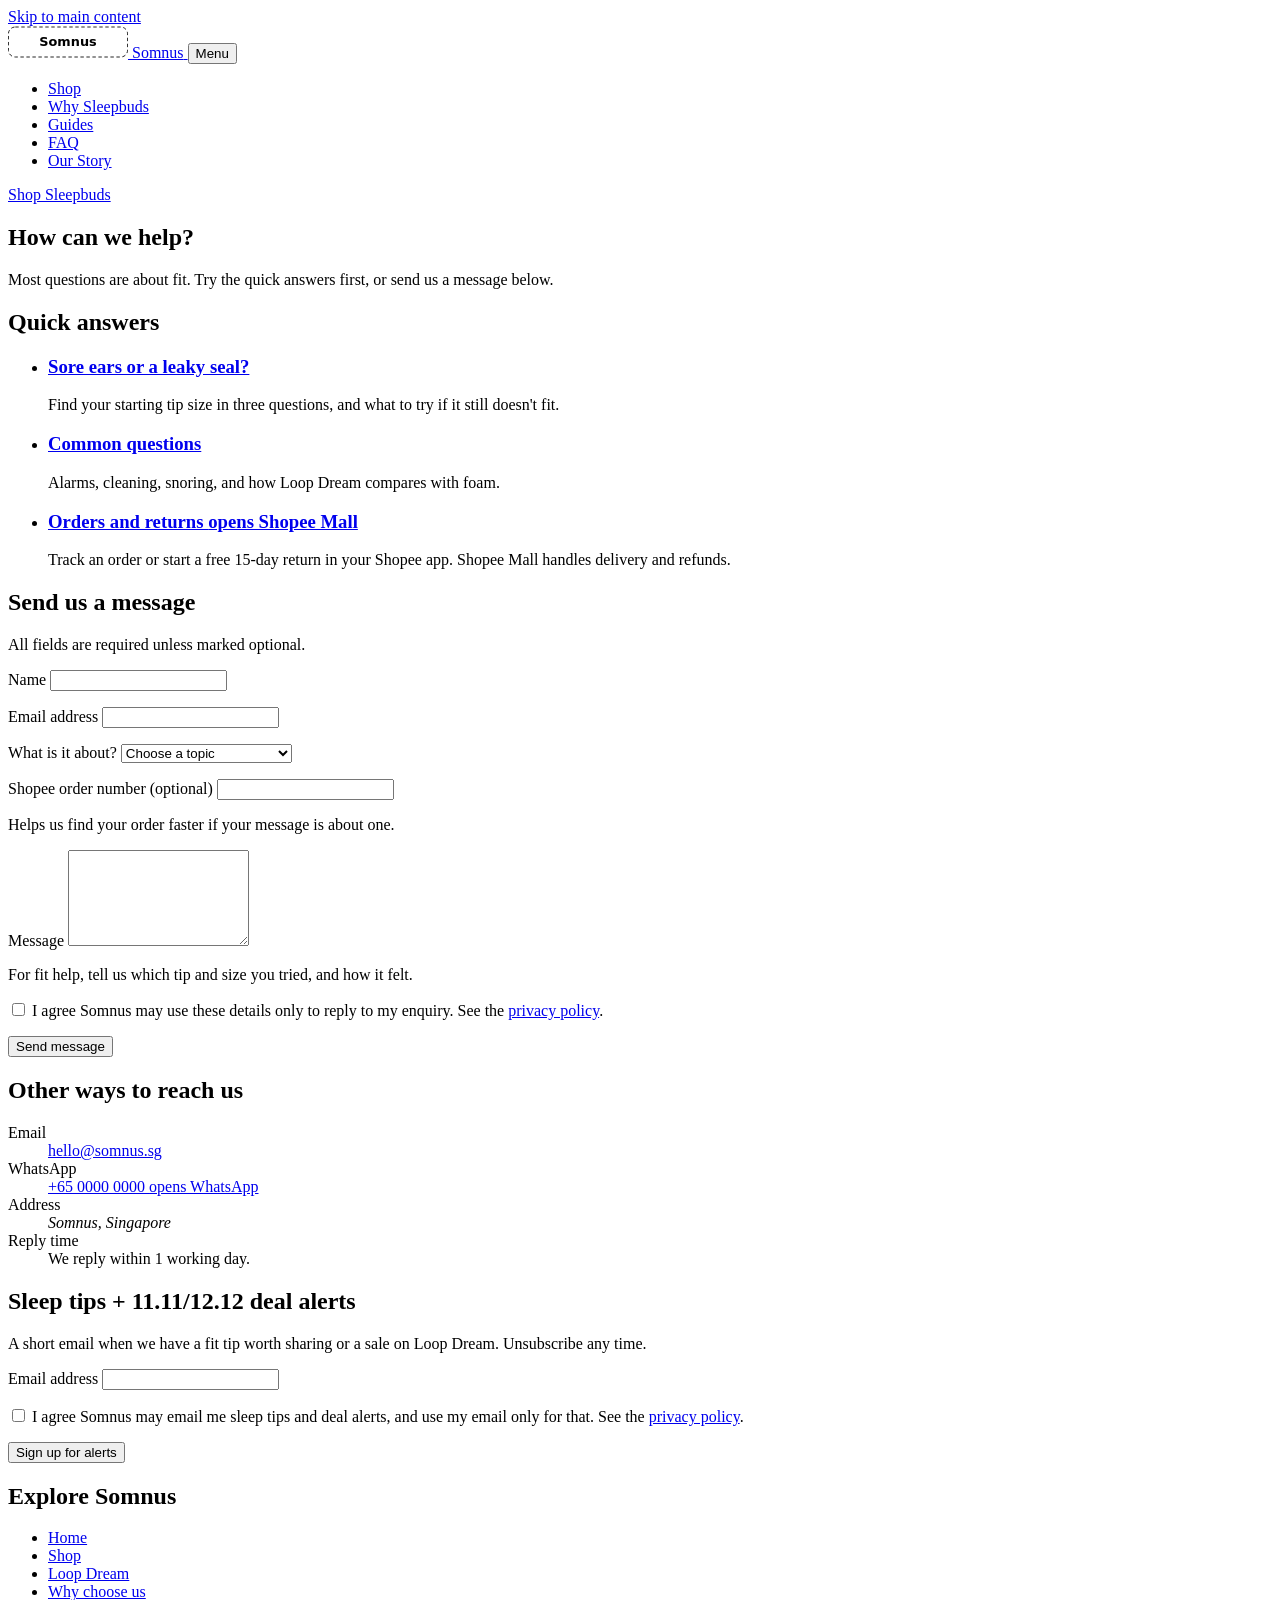
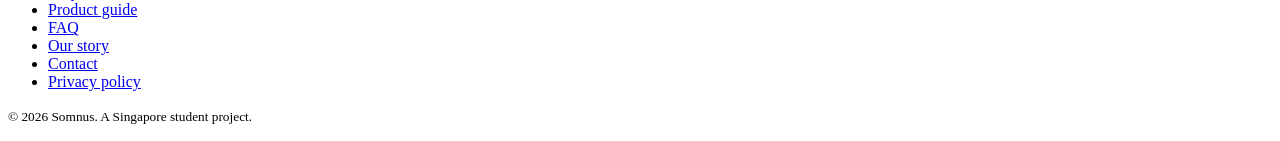
==== contact.html @ 1800ea0b "created 3 html pages and main js file" ====
<!doctype html>
<html lang="en-SG" class="no-js">
<head>
  <meta charset="utf-8">
  <meta name="viewport" content="width=device-width, initial-scale=1, viewport-fit=cover">
  <title>Contact Somnus | Loop Dream Sizing Help &amp; Shopee Orders, Singapore</title>
  <meta name="description" content="Need help fitting Loop Dream sleep earplugs, or a question about your Shopee Mall order or return? Contact Somnus in Singapore. We reply within 1 working day.">
  <link rel="canonical" href="https://gooffries.github.io/cs2024-website/contact.html">

  <meta property="og:type" content="website">
  <meta property="og:site_name" content="Somnus">
  <meta property="og:locale" content="en_SG">
  <meta property="og:title" content="Contact Somnus | Loop Dream fit help">
  <meta property="og:description" content="Fit help, Shopee orders and returns for Loop Dream sleep earplugs in Singapore.">
  <meta property="og:url" content="https://gooffries.github.io/cs2024-website/contact.html">
  <meta property="og:image" content="https://gooffries.github.io/cs2024-website/images/product/dream-black-4.jpg">
  <meta property="og:image:alt" content="Black Loop Dream earplugs in their open bedside case">
  <meta name="twitter:card" content="summary_large_image">
  <meta name="twitter:title" content="Contact Somnus | Loop Dream fit help">
  <meta name="twitter:description" content="Fit help, Shopee orders and returns for Loop Dream sleep earplugs in Singapore.">
  <meta name="twitter:image" content="https://gooffries.github.io/cs2024-website/images/product/dream-black-4.jpg">

  <link rel="stylesheet" href="css/style.css">
  <script src="js/main.js" defer></script>

  <!-- PLACEHOLDER: email, phone (WhatsApp) and address in this JSON-LD are stand-ins; update with the on-page details -->
  <script type="application/ld+json">
  {
    "@context": "https://schema.org",
    "@type": "ContactPage",
    "name": "Contact Somnus",
    "url": "https://gooffries.github.io/cs2024-website/contact.html",
    "mainEntity": {
      "@type": "Organization",
      "name": "Somnus",
      "url": "https://gooffries.github.io/cs2024-website/index.html",
      "logo": "https://gooffries.github.io/cs2024-website/images/logo-placeholder.svg",
      "email": "hello@somnus.sg",
      "address": { "@type": "PostalAddress", "addressLocality": "Singapore", "addressCountry": "SG" },
      "contactPoint": {
        "@type": "ContactPoint",
        "contactType": "customer support",
        "email": "hello@somnus.sg",
        "telephone": "+65 0000 0000",
        "areaServed": "SG",
        "availableLanguage": "English"
      }
    }
  }
  </script>
  <script type="application/ld+json">
  {
    "@context": "https://schema.org",
    "@type": "BreadcrumbList",
    "itemListElement": [
      { "@type": "ListItem", "position": 1, "name": "Home", "item": "https://gooffries.github.io/cs2024-website/index.html" },
      { "@type": "ListItem", "position": 2, "name": "Contact", "item": "https://gooffries.github.io/cs2024-website/contact.html" }
    ]
  }
  </script>
</head>
<body class="page page--contact">
  <a class="skip-link" href="#main">Skip to main content</a>

  <!-- ===== Shared header (identical on every page; only aria-current moves) ===== -->
  <header class="site-header" data-site-header>
    <nav class="navbar glass" aria-label="Main">
      <a class="navbar__logo" href="index.html">
        <!-- PLACEHOLDER: images/logo-placeholder.svg is a stand-in; swap in the final Somnus logo and keep the alt text -->
        <img class="navbar__logo-img" src="images/logo-placeholder.svg" alt="Somnus home" width="120" height="32">
        <span class="navbar__logo-text" aria-hidden="true">Somnus</span>
      </a>
      <button class="navbar__toggle" type="button" aria-expanded="false" aria-controls="site-menu" hidden>
        <span class="navbar__toggle-icon" aria-hidden="true"></span>
        <span class="navbar__toggle-label">Menu</span>
      </button>
      <div class="navbar__menu" id="site-menu">
        <ul class="navbar__links">
          <li class="navbar__item"><a class="navbar__link" href="shop.html">Shop</a></li>
          <li class="navbar__item"><a class="navbar__link" href="why-choose-us.html">Why Sleepbuds</a></li>
          <li class="navbar__item"><a class="navbar__link" href="product-guide.html">Guides</a></li>
          <li class="navbar__item"><a class="navbar__link" href="faq.html">FAQ</a></li>
          <li class="navbar__item"><a class="navbar__link" href="our-story.html">Our Story</a></li>
        </ul>
      </div>
      <a class="navbar__cta btn btn--primary" href="product-detail.html">Shop Sleepbuds</a>
    </nav>
  </header>

  <main id="main" class="main" tabindex="-1">

    <section class="contact-hero" aria-labelledby="contact-title">
      <h1 class="contact-hero__title" id="contact-title">How can we help?</h1>
      <p class="contact-hero__lead">Most questions are about fit. Try the quick answers first, or send us a message below.</p>
    </section>

    <!-- ===== Quick-help cards (first, before the form) ===== -->
    <section class="quick-help" aria-labelledby="quick-help-title" data-reveal>
      <h2 class="quick-help__title" id="quick-help-title">Quick answers</h2>
      <ul class="quick-help__list">
        <li class="quick-help__item">
          <article class="help-card glass">
            <h3 class="help-card__title"><a class="help-card__link" href="product-guide.html#tip-finder">Sore ears or a leaky seal?</a></h3>
            <p class="help-card__text">Find your starting tip size in three questions, and what to try if it still doesn't fit.</p>
          </article>
        </li>
        <li class="quick-help__item">
          <article class="help-card glass">
            <h3 class="help-card__title"><a class="help-card__link" href="faq.html">Common questions</a></h3>
            <p class="help-card__text">Alarms, cleaning, snoring, and how Loop Dream compares with foam.</p>
          </article>
        </li>
        <li class="quick-help__item">
          <article class="help-card glass">
            <h3 class="help-card__title"><a class="help-card__link" href="https://shopee.sg/Loop-Dream-%E2%80%93-Silicone-Memory-Foam-Earplugs-for-Sleep-Comfort-Comfortable-Ear-Plugs-for-Snoring-Blocking-Sleeping-Customized-Fit-27dB-(SNR)-Noise-Reduction-i.931327381.41857607342" target="_blank" rel="noopener">Orders and returns <span class="help-card__hint">opens Shopee Mall</span></a></h3>
            <p class="help-card__text">Track an order or start a free 15-day return in your Shopee app. Shopee Mall handles delivery and refunds.</p>
          </article>
        </li>
      </ul>
    </section>

    <!-- ===== Contact form + details ===== -->
    <section class="contact" aria-labelledby="form-title" data-reveal>
      <div class="contact__form-wrap glass">
        <h2 class="contact__title" id="form-title">Send us a message</h2>
        <p class="contact__note">All fields are required unless marked optional.</p>

        <form class="contact-form form" id="contact-form" action="#contact-form" method="post" data-validate
              data-success="Thanks, your message is in. We'll reply by email within 1 working day.">
          <!-- PLACEHOLDER: front-end only; nothing is sent. Connect a form service before launch, and update the success message if reply times change. -->
          <div class="form__field">
            <label class="form__label" for="contact-name">Name</label>
            <input class="form__input" id="contact-name" name="name" type="text" autocomplete="name" required
                   aria-describedby="contact-name-error"
                   data-error-required="Enter your name so we know who to reply to.">
            <p class="form__error" id="contact-name-error" aria-live="polite"></p>
          </div>

          <div class="form__field">
            <label class="form__label" for="contact-email">Email address</label>
            <input class="form__input" id="contact-email" name="email" type="email" autocomplete="email" required
                   aria-describedby="contact-email-error"
                   data-error-required="Enter your email address so we can reply."
                   data-error-type="Enter an email like name@example.com.">
            <p class="form__error" id="contact-email-error" aria-live="polite"></p>
          </div>

          <div class="form__field">
            <label class="form__label" for="contact-topic">What is it about?</label>
            <select class="form__select" id="contact-topic" name="topic" required
                    aria-describedby="contact-topic-error"
                    data-error-required="Choose what your message is about.">
              <option value="">Choose a topic</option>
              <option value="sizing">Sizing or fit help</option>
              <option value="order">Order on Shopee</option>
              <option value="returns">Returns</option>
              <option value="wholesale">Wholesale or partnership</option>
              <option value="other">Other</option>
            </select>
            <p class="form__error" id="contact-topic-error" aria-live="polite"></p>
          </div>

          <div class="form__field">
            <label class="form__label" for="contact-order">Shopee order number <span class="form__optional">(optional)</span></label>
            <input class="form__input" id="contact-order" name="order" type="text" inputmode="text" autocomplete="off"
                   aria-describedby="contact-order-hint">
            <p class="form__hint" id="contact-order-hint">Helps us find your order faster if your message is about one.</p>
          </div>

          <div class="form__field">
            <label class="form__label" for="contact-message">Message</label>
            <textarea class="form__textarea" id="contact-message" name="message" rows="6" required minlength="10"
                      aria-describedby="contact-message-hint contact-message-error"
                      data-error-required="Write a short message so we know how to help."
                      data-error-short="Add a little more detail (at least 10 characters)."></textarea>
            <p class="form__hint" id="contact-message-hint">For fit help, tell us which tip and size you tried, and how it felt.</p>
            <p class="form__error" id="contact-message-error" aria-live="polite"></p>
          </div>

          <div class="form__field form__field--check">
            <input class="form__checkbox" id="contact-consent" name="consent" type="checkbox" value="yes" required
                   aria-describedby="contact-consent-error"
                   data-error-required="Tick the box so we can use your details to reply.">
            <label class="form__check-label" for="contact-consent">I agree Somnus may use these details only to reply to my enquiry. See the <a href="privacy-policy.html">privacy policy</a>.</label>
            <p class="form__error" id="contact-consent-error" aria-live="polite"></p>
          </div>

          <button class="btn btn--primary form__submit" type="submit">Send message</button>
          <p class="form__status" role="status" data-form-status></p>
          <noscript><p class="form__noscript">This form needs JavaScript. Please email us instead at the address on this page.</p></noscript>
        </form>
      </div>

      <aside class="contact-details glass" aria-labelledby="details-title">
        <h2 class="contact-details__title" id="details-title">Other ways to reach us</h2>
        <!-- PLACEHOLDER: hello@somnus.sg, WhatsApp +65 0000 0000, the address and the reply time are stand-ins; replace before launch -->
        <dl class="contact-details__list">
          <div class="contact-details__row">
            <dt class="contact-details__term">Email</dt>
            <dd class="contact-details__value"><a href="mailto:hello@somnus.sg">hello@somnus.sg</a></dd>
          </div>
          <div class="contact-details__row">
            <dt class="contact-details__term">WhatsApp</dt>
            <dd class="contact-details__value"><a href="https://wa.me/6500000000" target="_blank" rel="noopener">+65 0000 0000 <span class="contact-details__hint">opens WhatsApp</span></a></dd>
          </div>
          <div class="contact-details__row">
            <dt class="contact-details__term">Address</dt>
            <dd class="contact-details__value"><address>Somnus, Singapore</address></dd>
          </div>
          <div class="contact-details__row">
            <dt class="contact-details__term">Reply time</dt>
            <dd class="contact-details__value">We reply within 1 working day.</dd>
          </div>
        </dl>
      </aside>
    </section>

  </main>

  <!-- ===== Shared footer (identical on every page) ===== -->
  <footer class="site-footer">
    <div class="site-footer__inner">
      <section class="newsletter glass" id="newsletter" aria-labelledby="newsletter-title">
        <h2 class="newsletter__title" id="newsletter-title">Sleep tips + 11.11/12.12 deal alerts</h2>
        <p class="newsletter__text">A short email when we have a fit tip worth sharing or a sale on Loop Dream. Unsubscribe any time.</p>
        <form class="newsletter__form form" action="#newsletter" method="post" data-validate
              data-success="You're on the list. Look out for your first sleep tip soon.">
          <div class="form__field">
            <label class="form__label" for="newsletter-email">Email address</label>
            <input class="form__input" id="newsletter-email" name="email" type="email" autocomplete="email" required
                   aria-describedby="newsletter-email-error"
                   data-error-required="Enter your email address."
                   data-error-type="Enter an email like name@example.com.">
            <p class="form__error" id="newsletter-email-error" aria-live="polite"></p>
          </div>
          <div class="form__field form__field--check">
            <input class="form__checkbox" id="newsletter-consent" name="consent" type="checkbox" value="yes" required
                   aria-describedby="newsletter-consent-error"
                   data-error-required="Tick the box to agree before you sign up.">
            <label class="form__check-label" for="newsletter-consent">I agree Somnus may email me sleep tips and deal alerts, and use my email only for that. See the <a href="privacy-policy.html">privacy policy</a>.</label>
            <p class="form__error" id="newsletter-consent-error" aria-live="polite"></p>
          </div>
          <button class="btn btn--secondary form__submit" type="submit">Sign up for alerts</button>
          <p class="form__status" role="status" data-form-status></p>
          <noscript><p class="form__noscript">This form needs JavaScript. You can email us instead from the <a href="contact.html">contact page</a>.</p></noscript>
          <!-- PLACEHOLDER: front-end only; nothing is sent. Connect an email service (with double opt-in) before launch. -->
        </form>
      </section>

      <nav class="footer-nav" aria-labelledby="footer-nav-title">
        <h2 class="footer-nav__title" id="footer-nav-title">Explore Somnus</h2>
        <ul class="footer-nav__list">
          <li class="footer-nav__item"><a class="footer-nav__link" href="index.html">Home</a></li>
          <li class="footer-nav__item"><a class="footer-nav__link" href="shop.html">Shop</a></li>
          <li class="footer-nav__item"><a class="footer-nav__link" href="product-detail.html">Loop Dream</a></li>
          <li class="footer-nav__item"><a class="footer-nav__link" href="why-choose-us.html">Why choose us</a></li>
          <li class="footer-nav__item"><a class="footer-nav__link" href="product-guide.html">Product guide</a></li>
          <li class="footer-nav__item"><a class="footer-nav__link" href="faq.html">FAQ</a></li>
          <li class="footer-nav__item"><a class="footer-nav__link" href="our-story.html">Our story</a></li>
          <li class="footer-nav__item"><a class="footer-nav__link" href="contact.html" aria-current="page">Contact</a></li>
          <li class="footer-nav__item"><a class="footer-nav__link" href="privacy-policy.html">Privacy policy</a></li>
        </ul>
      </nav>

      <p class="site-footer__legal"><small>&copy; 2026 Somnus. A Singapore student project.</small></p>
    </div>
  </footer>
</body>
</html>
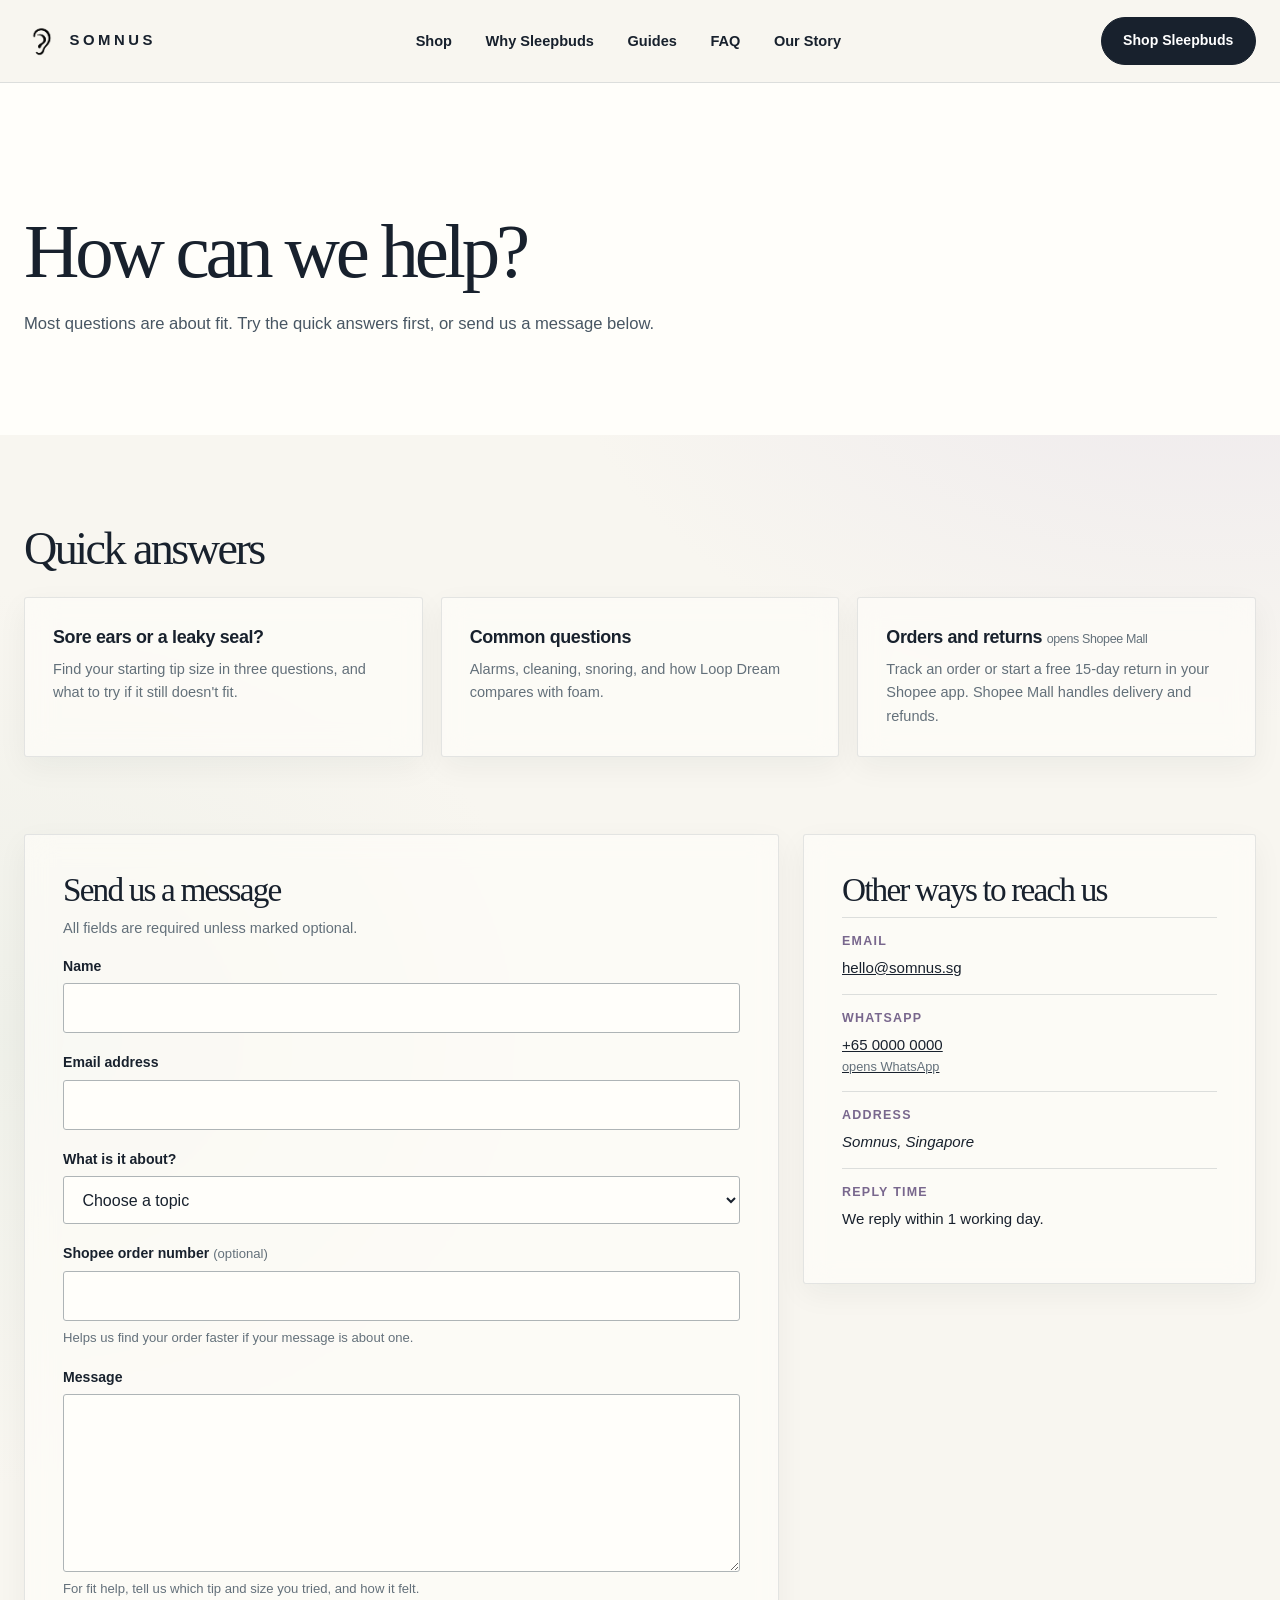
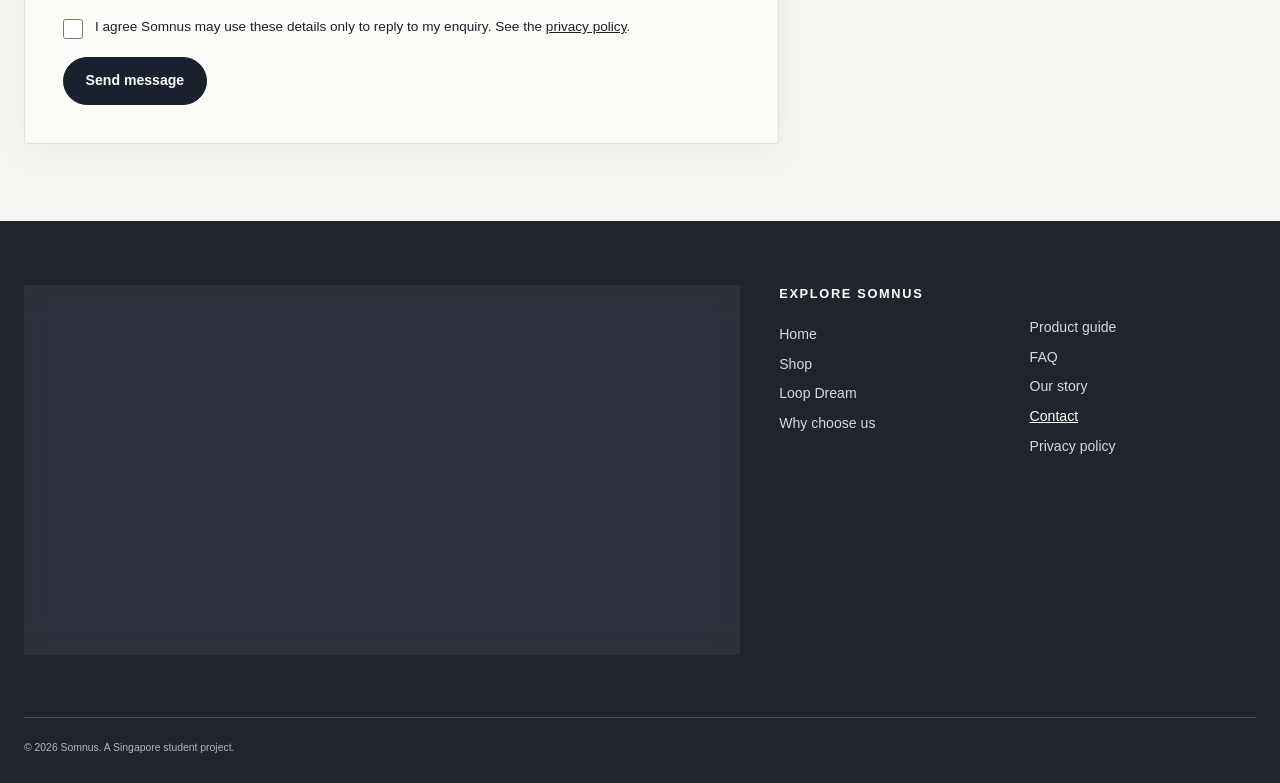
==== commit f94bac90: "added the styling to my 3 pages" ====
--- a/contact.html
+++ b/contact.html
@@ -20,7 +20,7 @@
   <meta name="twitter:description" content="Fit help, Shopee orders and returns for Loop Dream sleep earplugs in Singapore.">
   <meta name="twitter:image" content="https://gooffries.github.io/cs2024-website/images/product/dream-black-4.jpg">
 
-  <link rel="stylesheet" href="css/style.css">
+  <link rel="stylesheet" href="styles/site.css">
   <script src="js/main.js" defer></script>
 
   <!-- PLACEHOLDER: email, phone (WhatsApp) and address in this JSON-LD are stand-ins; update with the on-page details -->
@@ -34,7 +34,7 @@
       "@type": "Organization",
       "name": "Somnus",
       "url": "https://gooffries.github.io/cs2024-website/index.html",
-      "logo": "https://gooffries.github.io/cs2024-website/images/logo-placeholder.svg",
+      "logo": "https://gooffries.github.io/cs2024-website/images/ear-mark.png",
       "email": "hello@somnus.sg",
       "address": { "@type": "PostalAddress", "addressLocality": "Singapore", "addressCountry": "SG" },
       "contactPoint": {
@@ -66,8 +66,7 @@
   <header class="site-header" data-site-header>
     <nav class="navbar glass" aria-label="Main">
       <a class="navbar__logo" href="index.html">
-        <!-- PLACEHOLDER: images/logo-placeholder.svg is a stand-in; swap in the final Somnus logo and keep the alt text -->
-        <img class="navbar__logo-img" src="images/logo-placeholder.svg" alt="Somnus home" width="120" height="32">
+        <img class="navbar__logo-img" src="images/ear-mark.png" alt="Somnus home" width="120" height="32">
         <span class="navbar__logo-text" aria-hidden="true">Somnus</span>
       </a>
       <button class="navbar__toggle" type="button" aria-expanded="false" aria-controls="site-menu" hidden>
@@ -79,7 +78,7 @@
           <li class="navbar__item"><a class="navbar__link" href="shop.html">Shop</a></li>
           <li class="navbar__item"><a class="navbar__link" href="why-choose-us.html">Why Sleepbuds</a></li>
           <li class="navbar__item"><a class="navbar__link" href="product-guide.html">Guides</a></li>
-          <li class="navbar__item"><a class="navbar__link" href="faq.html">FAQ</a></li>
+          <li class="navbar__item"><a class="navbar__link" href="faq-reviews.html">FAQ</a></li>
           <li class="navbar__item"><a class="navbar__link" href="our-story.html">Our Story</a></li>
         </ul>
       </div>
@@ -106,7 +105,7 @@
         </li>
         <li class="quick-help__item">
           <article class="help-card glass">
-            <h3 class="help-card__title"><a class="help-card__link" href="faq.html">Common questions</a></h3>
+            <h3 class="help-card__title"><a class="help-card__link" href="faq-reviews.html">Common questions</a></h3>
             <p class="help-card__text">Alarms, cleaning, snoring, and how Loop Dream compares with foam.</p>
           </article>
         </li>
@@ -255,7 +254,7 @@
           <li class="footer-nav__item"><a class="footer-nav__link" href="product-detail.html">Loop Dream</a></li>
           <li class="footer-nav__item"><a class="footer-nav__link" href="why-choose-us.html">Why choose us</a></li>
           <li class="footer-nav__item"><a class="footer-nav__link" href="product-guide.html">Product guide</a></li>
-          <li class="footer-nav__item"><a class="footer-nav__link" href="faq.html">FAQ</a></li>
+          <li class="footer-nav__item"><a class="footer-nav__link" href="faq-reviews.html">FAQ</a></li>
           <li class="footer-nav__item"><a class="footer-nav__link" href="our-story.html">Our story</a></li>
           <li class="footer-nav__item"><a class="footer-nav__link" href="contact.html" aria-current="page">Contact</a></li>
           <li class="footer-nav__item"><a class="footer-nav__link" href="privacy-policy.html">Privacy policy</a></li>
--- a/styles/site.css
+++ b/styles/site.css
@@ -0,0 +1,472 @@
+:root {
+  --ink:#18212d; --muted:#63707a; --cream:#f8f6f0; --paper:#fffefa;
+  --line:#dcdedc; --lavender:#ded6e8; --lavender-deep:#78678d; --sage:#e7ebe3;
+  --night:#20252d; --white:#fff; --max:1240px;
+}
+* { box-sizing:border-box; }
+html { scroll-behavior:smooth; }
+body { margin:0; color:var(--ink); background:var(--cream); font-family:Inter,ui-sans-serif,-apple-system,BlinkMacSystemFont,"Segoe UI",sans-serif; line-height:1.6; }
+img { display:block; max-width:100%; }
+a { color:inherit; }
+button { font:inherit; }
+:focus-visible { outline:3px solid var(--lavender-deep); outline-offset:4px; }
+.skip-link { position:absolute; top:-4rem; left:1rem; z-index:100; background:var(--ink); color:white; padding:.6rem 1rem; }
+.skip-link:focus { top:1rem; }
+.wrap { width:min(calc(100% - 48px),var(--max)); margin-inline:auto; }
+.site-header { position:sticky; top:0; z-index:50; background:rgba(248,246,240,.96); backdrop-filter:blur(12px); border-bottom:1px solid var(--line); }
+.header-inner { height:82px; display:flex; justify-content:space-between; align-items:center; gap:2rem; }
+.brand { display:inline-flex; gap:.65rem; align-items:center; text-decoration:none; font-weight:750; font-size:.93rem; letter-spacing:.24em; white-space:nowrap; }
+.brand img { width:35px; height:35px; object-fit:contain; }
+.nav { display:flex; align-items:center; gap:2.1rem; }
+.nav a:not(.button) { font-size:.91rem; font-weight:600; text-decoration:none; padding:8px 0; border-bottom:1px solid transparent; }
+.nav a:not(.button):hover,.nav a[aria-current="page"] { border-color:var(--ink); }
+.menu-toggle { display:none; background:none; border:0; padding:10px; cursor:pointer; }
+.menu-toggle span { display:block; width:24px; height:2px; background:var(--ink); margin:5px 0; }
+.button { display:inline-flex; align-items:center; justify-content:center; gap:.7rem; min-height:48px; padding:.75rem 1.35rem; border-radius:100px; font-size:.88rem; font-weight:700; line-height:1.1; text-decoration:none; border:1px solid var(--ink); cursor:pointer; transition:transform .2s,background .2s,color .2s; }
+.button:hover { transform:translateY(-2px); }
+.button.dark { background:var(--ink); color:white; }
+.button.dark:hover { background:#3c4653; }
+.button.light { background:transparent; color:var(--ink); }
+.button.light:hover { background:var(--paper); }
+.button.white { background:white; color:var(--ink); border-color:white; }
+.eyebrow { display:block; color:var(--lavender-deep); text-transform:uppercase; font-weight:800; letter-spacing:.18em; font-size:.74rem; line-height:1.4; }
+.eyebrow.light { color:#c9b9db; }
+h1,h2,h3,p { margin-top:0; }
+h1,h2,.display { font-family:Georgia,"Times New Roman",serif; font-weight:400; letter-spacing:-.055em; line-height:1.04; }
+h1 { font-size:clamp(3.6rem,6.3vw,6.7rem); margin:.38em 0 .24em; }
+h2 { font-size:clamp(2.8rem,4.5vw,4.8rem); margin:.3em 0 .28em; }
+h3 { font-size:1.12rem; line-height:1.3; margin-bottom:.55rem; letter-spacing:-.02em; }
+.lead { font-size:clamp(1.08rem,1.5vw,1.3rem); line-height:1.65; color:#485663; max-width:600px; }
+.muted { color:var(--muted); }
+.section { padding:clamp(74px,8vw,120px) 0; }
+.section-tight { padding:72px 0; }
+.section-head { max-width:720px; margin-bottom:43px; }
+.section-head p { color:var(--muted); max-width:590px; font-size:1.08rem; }
+.actions { display:flex; align-items:center; flex-wrap:wrap; gap:14px; margin-top:32px; }
+.text-link { display:inline-flex; align-items:center; gap:.5rem; font-size:.91rem; text-decoration:none; font-weight:700; border-bottom:1px solid var(--ink); padding-bottom:2px; }
+.text-link:hover { gap:.8rem; }
+.thin-rule { border-top:1px solid var(--line); }
+.hero { min-height:690px; display:grid; grid-template-columns:1.03fr .97fr; align-items:stretch; background:var(--paper); }
+.hero-copy { display:flex; flex-direction:column; justify-content:center; padding:clamp(54px,7vw,112px) max(32px,calc((100vw - var(--max)) / 2)); padding-right:clamp(25px,3.8vw,70px); }
+.hero-copy > * { max-width:620px; }
+.hero-art { min-height:600px; background:#eee9ed; overflow:hidden; position:relative; }
+.hero-art img { width:100%; height:100%; object-fit:cover; object-position:center; }
+.hero-art .art-caption { position:absolute; bottom:24px; right:25px; background:rgba(255,254,250,.92); border:1px solid rgba(255,255,255,.8); padding:9px 13px; border-radius:100px; color:#56616c; font-size:.72rem; font-weight:650; letter-spacing:.03em; }
+.hero .lead { max-width:490px; }
+.trust-strip { padding:22px 0; border-top:1px solid var(--line); border-bottom:1px solid var(--line); background:var(--cream); }
+.trust-inner { display:grid; grid-template-columns:repeat(3,1fr); gap:20px; }
+.trust-item { display:flex; gap:12px; align-items:center; font-size:.89rem; font-weight:650; }
+.trust-item b { width:22px; height:22px; border:1px solid var(--ink); border-radius:50%; display:grid; place-items:center; font-size:.68rem; flex:none; }
+.cards-3 { display:grid; grid-template-columns:repeat(3,1fr); gap:18px; }
+.scenario { background:#fff; border:1px solid var(--line); padding:31px; min-height:238px; display:flex; flex-direction:column; justify-content:space-between; }
+.scenario .num { color:var(--lavender-deep); font-size:.78rem; font-weight:800; }
+.scenario p { color:var(--muted); margin:0; max-width:275px; }
+.feature-split { display:grid; grid-template-columns:.92fr 1.08fr; gap:clamp(36px,6vw,100px); align-items:center; }
+.feature-art { background:var(--lavender); border-radius:3px; overflow:hidden; aspect-ratio:1.1; }
+.feature-art img { width:100%; height:100%; object-fit:cover; }
+.feature-list { margin:30px 0; padding:0; list-style:none; border-top:1px solid var(--line); }
+.feature-list li { display:grid; grid-template-columns:35px 1fr; gap:14px; padding:18px 0; border-bottom:1px solid var(--line); }
+.feature-list .number { font-size:.78rem; color:var(--lavender-deep); font-weight:800; padding-top:4px; }
+.feature-list strong { display:block; font-size:1rem; margin-bottom:2px; }
+.feature-list p { color:var(--muted); font-size:.91rem; margin:0; }
+.dark-panel { background:var(--night); color:white; }
+.dark-panel p { color:#cbd0d6; }
+.moments { display:grid; grid-template-columns:repeat(5,1fr); border-top:1px solid #5a6068; margin-top:38px; }
+.moment { padding:26px 22px 5px 0; border-right:1px solid #5a6068; margin-right:20px; }
+.moment:last-child { border-right:0; }
+.moment span { color:#ccbddd; font-size:.78rem; font-weight:800; }
+.moment p { color:white; margin:13px 0; font-size:.98rem; }
+.cta-band { background:#e8e2ed; padding:66px 0; }
+.cta-inner { display:flex; align-items:end; justify-content:space-between; gap:30px; }
+.cta-inner h2 { max-width:700px; margin-bottom:0; }
+.page-hero { padding:100px 0 80px; background:var(--paper); }
+.page-hero .lead { max-width:680px; }
+.page-hero .hero-grid { display:grid; grid-template-columns:1.1fr .9fr; gap:60px; align-items:center; }
+.page-hero .hero-grid h1 { font-size:clamp(3.8rem,6vw,6.1rem); }
+.page-image { aspect-ratio:1.12; overflow:hidden; background:#eee9ed; }
+.page-image img { width:100%; height:100%; object-fit:cover; }
+.principles { display:grid; grid-template-columns:repeat(3,1fr); gap:18px; }
+.principle { padding:34px; border:1px solid var(--line); background:var(--paper); }
+.principle .index { font-size:.75rem; font-weight:800; color:var(--lavender-deep); }
+.principle h3 { margin-top:38px; }
+.principle p { margin:0; color:var(--muted); font-size:.94rem; }
+.table-wrap { overflow-x:auto; border:1px solid var(--line); background:var(--paper); }
+table { border-collapse:collapse; width:100%; min-width:650px; text-align:left; }
+th,td { padding:21px 22px; border-bottom:1px solid var(--line); vertical-align:top; width:25%; }
+th { background:#efedf2; font-size:.88rem; }
+td { font-size:.92rem; color:#4d5965; }
+td:first-child { font-weight:700; color:var(--ink); }
+tr:last-child td { border-bottom:0; }
+.table-note { margin-top:15px; font-size:.82rem; color:var(--muted); }
+.editorial { display:grid; grid-template-columns:repeat(3,1fr); gap:38px; }
+.editorial article { border-top:2px solid var(--ink); padding-top:22px; }
+.editorial p { color:var(--muted); }
+.fit-callout { background:var(--sage); padding:55px; display:grid; grid-template-columns:1fr 1fr; align-items:center; gap:50px; }
+.fit-callout h2 { font-size:clamp(2.5rem,4vw,4.4rem); }
+.faq-header { padding:90px 0 65px; background:var(--paper); }
+.faq-header h1 { font-size:clamp(3.8rem,6vw,6rem); max-width:900px; }
+.anchor-nav { display:flex; flex-wrap:wrap; gap:10px; margin-top:35px; }
+.anchor-nav a { display:inline-block; border:1px solid var(--line); border-radius:100px; padding:10px 17px; font-size:.82rem; font-weight:700; text-decoration:none; }
+.anchor-nav a:hover { background:var(--lavender); }
+.faq-layout { display:grid; grid-template-columns:270px 1fr; gap:50px; }
+.faq-layout aside { position:sticky; top:115px; align-self:start; }
+.faq-layout aside a { display:block; text-decoration:none; color:var(--muted); padding:8px 0; font-size:.85rem; }
+.faq-layout aside a:hover { color:var(--ink); }
+.faq-group { padding-bottom:55px; scroll-margin-top:110px; }
+.faq-group h2 { font-size:2.5rem; margin:0 0 25px; }
+details { border-top:1px solid var(--line); }
+details:last-child { border-bottom:1px solid var(--line); }
+summary { list-style:none; cursor:pointer; padding:21px 38px 21px 0; position:relative; font-weight:650; line-height:1.4; }
+summary::-webkit-details-marker { display:none; }
+summary:after { content:'+'; position:absolute; right:8px; top:17px; font-size:1.6rem; line-height:1; font-weight:300; }
+details[open] summary:after { content:'−'; }
+details p { color:var(--muted); margin:0 0 22px; max-width:760px; }
+.review-panel { background:#ece7f0; padding:42px; border-radius:3px; display:grid; grid-template-columns:1.2fr .8fr; align-items:center; gap:40px; }
+.review-panel p { color:#596574; }
+.policy-grid { display:grid; grid-template-columns:repeat(3,1fr); gap:16px; }
+.policy-card { padding:28px; background:var(--paper); border:1px solid var(--line); min-height:205px; }
+.policy-card p { margin-bottom:0; color:var(--muted); font-size:.91rem; }
+.note { padding:20px 24px; border-left:3px solid var(--lavender-deep); background:#f1eef4; color:#4f5b65; font-size:.89rem; }
+.footer { background:var(--night); color:white; padding:65px 0 25px; }
+.footer-top { display:grid; grid-template-columns:1.5fr 1fr 1fr; gap:40px; }
+.footer .brand img { filter:invert(1); }
+.footer p { max-width:340px; color:#bbc2ca; font-size:.88rem; }
+.footer h3 { font-family:inherit; font-size:.8rem; text-transform:uppercase; letter-spacing:.13em; }
+.footer a { display:block; color:#d6d9df; text-decoration:none; font-size:.88rem; margin:7px 0; }
+.footer a:hover { color:white; text-decoration:underline; }
+.footer-bottom { margin-top:62px; padding-top:20px; border-top:1px solid #4d535b; display:flex; justify-content:space-between; gap:20px; color:#b0b8c0; font-size:.78rem; }
+@media (max-width:950px) {
+  .nav { gap:1.1rem; }
+  .hero { grid-template-columns:1fr 1fr; }
+  .hero-copy { padding:60px 35px; }
+  .cards-3,.principles,.policy-grid { grid-template-columns:repeat(2,1fr); }
+  .feature-split,.page-hero .hero-grid { gap:35px; }
+  .moments { grid-template-columns:repeat(3,1fr); }
+  .moment:nth-child(3) { border-right:0; }
+}
+@media (max-width:700px) {
+  .wrap { width:min(calc(100% - 36px),var(--max)); }
+  .header-inner { height:70px; }
+  .menu-toggle { display:block; margin-left:auto; }
+  .nav { display:none; position:absolute; top:70px; left:0; right:0; background:var(--cream); border-bottom:1px solid var(--line); padding:18px; flex-direction:column; align-items:stretch; gap:5px; box-shadow:0 12px 20px #18212d12; }
+  .nav.is-open { display:flex; }
+  .nav a:not(.button) { padding:13px 6px; }
+  .nav .button { width:100%; margin-top:10px; }
+  .hero,.feature-split,.page-hero .hero-grid,.fit-callout,.faq-layout,.review-panel { grid-template-columns:1fr; }
+  .hero-copy { padding:72px 24px 55px; }
+  .hero-art { min-height:350px; }
+  h1 { font-size:clamp(3.35rem,13vw,5rem); }
+  .trust-inner,.cards-3,.principles,.policy-grid,.editorial,.footer-top { grid-template-columns:1fr; }
+  .trust-inner { gap:12px; }
+  .scenario { min-height:190px; }
+  .feature-art { order:-1; }
+  .moments { grid-template-columns:repeat(2,1fr); }
+  .moment:nth-child(3) { border-right:1px solid #5a6068; }
+  .moment:nth-child(even) { border-right:0; }
+  .cta-inner { display:block; }
+  .cta-inner .button { margin-top:28px; }
+  .page-hero,.faq-header { padding:65px 0 55px; }
+  .page-image { order:-1; aspect-ratio:1.45; }
+  .fit-callout { padding:32px; }
+  .faq-layout aside { display:none; }
+  .review-panel { padding:30px; }
+  .footer-bottom { display:block; }
+}
+@media (prefers-reduced-motion:reduce) { html { scroll-behavior:auto; } .button { transition:none; } }
+
+/* ===== Chloe's pages: product-guide, product-detail, contact =====
+   Everything below is additive and only targets classes used on those pages.
+   Colours come from the variables at the top of this file; buttons, links,
+   eyebrows, leads and the footer repeat the look of the rules above. */
+.page { --glass:rgba(255,254,250,.62); --glass-line:rgba(220,222,220,.8); --error:#a3302a; --success:#3f6b4f; }
+.page [id] { scroll-margin-top:110px; }
+.page--guide [id] { scroll-margin-top:170px; }
+html.has-buy-bar body { padding-bottom:calc(84px + env(safe-area-inset-bottom)); }
+.main { background:radial-gradient(60rem 40rem at 95% 12rem,#ded6e870,transparent 70%),radial-gradient(50rem 40rem at 0 55%,#e7ebe390,transparent 70%); }
+.main:focus { outline:none; }
+.visually-hidden { position:absolute; width:1px; height:1px; margin:-1px; padding:0; overflow:hidden; clip-path:inset(50%); white-space:nowrap; border:0; }
+.glass { background:var(--glass); -webkit-backdrop-filter:blur(14px) saturate(1.2); backdrop-filter:blur(14px) saturate(1.2); border:1px solid var(--glass-line); border-radius:3px; box-shadow:0 10px 30px #18212d0d; }
+
+/* Layout: the sections have no .wrap, so they size themselves */
+.breadcrumb,.product-hero,.expectations,.story,.in-box,.compare,.stories,.faq-teaser,.guide-section,.quick-help,.contact,.site-footer__inner { width:min(calc(100% - 48px),var(--max)); margin-inline:auto; }
+.expectations,.story,.in-box,.compare,.stories,.faq-teaser,.guide-section,.quick-help,.contact { padding:clamp(56px,6vw,88px) 0; }
+.gallery__stage,.steps__media,.in-box__media,.video-slot,.sound-compare,.testimonial,.guide-section__media { margin:0; }
+.breadcrumb__list,.gallery__thumbs,.buy-panel__facts,.expectations__list,.story__steps,.in-box__list,.stories__list,.guide-nav__list,.steps,.tip-finder__rules-list,.three-nights__list,.care-steps,.quick-help__list,.footer-nav__list,.navbar__links { margin:0; padding:0; list-style:none; }
+.expectations__title,.story__title,.in-box__title,.compare__title,.stories__title,.faq-teaser__title,.guide-section__title,.quick-help__title,.three-nights__title,.contact__title,.contact-details__title,.cta-band__title { font-size:clamp(2.2rem,3.6vw,3.4rem); }
+.contact__title,.contact-details__title,.three-nights__title { font-size:clamp(1.9rem,2.6vw,2.5rem); margin-top:0; }
+.guide-section__lead,.expectations__lead,.story__lead,.compare__lead,.buy-panel__lead,.guide-hero__lead,.contact-hero__lead,.three-nights__lead,.replace__lead,.cta-band__text { font-size:clamp(1.02rem,1.3vw,1.15rem); line-height:1.65; color:#485663; max-width:640px; }
+.guide-hero__eyebrow,.buy-panel__eyebrow,.story__eyebrow { display:block; color:var(--lavender-deep); text-transform:uppercase; font-weight:800; letter-spacing:.18em; font-size:.74rem; line-height:1.4; margin-bottom:0; }
+
+/* Buttons and links: same look as .button / .text-link */
+.btn { display:inline-flex; align-items:center; justify-content:center; gap:.7rem; min-height:48px; padding:.75rem 1.35rem; border-radius:100px; font-size:.88rem; font-weight:700; line-height:1.1; text-decoration:none; border:1px solid var(--ink); cursor:pointer; transition:transform .2s,background .2s,color .2s; }
+.btn:hover { transform:translateY(-2px); }
+.btn--primary { background:var(--ink); color:white; }
+.btn--primary:hover { background:#3c4653; }
+.btn--secondary { background:transparent; color:var(--ink); }
+.btn--secondary:hover { background:var(--paper); }
+.btn--buy { display:flex; flex-direction:column; gap:.3rem; width:100%; min-height:58px; font-size:1rem; }
+.btn__hint { font-size:.72rem; font-weight:500; opacity:.8; }
+.link-arrow { display:inline-flex; align-items:center; gap:.5rem; font-size:.91rem; text-decoration:none; font-weight:700; border-bottom:1px solid var(--ink); padding-bottom:2px; }
+.link-arrow:hover { gap:.8rem; }
+
+/* Header */
+.site-header.is-scrolled { box-shadow:0 8px 20px #18212d12; }
+.navbar { position:relative; width:min(calc(100% - 48px),var(--max)); height:82px; margin-inline:auto; display:flex; align-items:center; justify-content:space-between; gap:2rem; }
+.navbar.glass { background:none; border:0; box-shadow:none; -webkit-backdrop-filter:none; backdrop-filter:none; }
+.navbar__logo { display:inline-flex; gap:.65rem; align-items:center; text-decoration:none; font-weight:750; font-size:.93rem; letter-spacing:.24em; white-space:nowrap; }
+.navbar__logo-img { width:35px; height:35px; object-fit:contain; }
+.navbar__logo-text { text-transform:uppercase; }
+.navbar__links { display:flex; align-items:center; gap:2.1rem; }
+.navbar__link { font-size:.91rem; font-weight:600; text-decoration:none; padding:8px 0; border-bottom:1px solid transparent; }
+.navbar__link:hover,.navbar__link[aria-current="page"] { border-color:var(--ink); }
+.navbar__cta { flex:none; }
+.navbar__toggle { display:none; align-items:center; gap:.5rem; min-height:44px; background:none; border:0; padding:10px; cursor:pointer; font-size:.85rem; font-weight:700; color:var(--ink); }
+.navbar__toggle-icon { display:block; width:22px; height:12px; border-top:2px solid var(--ink); border-bottom:2px solid var(--ink); }
+.navbar__toggle[hidden] { display:none; }
+
+/* Footer: same look as .footer */
+.site-footer { background:var(--night); color:white; padding:65px 0 25px; }
+.site-footer__inner { display:grid; grid-template-columns:1.5fr 1fr; gap:40px; }
+.site-footer__legal { grid-column:1 / -1; margin:22px 0 0; padding-top:20px; border-top:1px solid #4d535b; color:#b0b8c0; font-size:.78rem; }
+.footer-nav__title { font-family:inherit; font-size:.8rem; font-weight:700; letter-spacing:.13em; line-height:1.3; text-transform:uppercase; margin:0 0 14px; }
+.footer-nav__list { columns:2; column-gap:24px; }
+.footer-nav__link { display:block; color:#d6d9df; text-decoration:none; font-size:.88rem; margin:7px 0; }
+.footer-nav__link:hover,.footer-nav__link[aria-current="page"] { color:white; text-decoration:underline; }
+.newsletter { padding:32px; }
+.newsletter.glass { background:rgba(255,255,255,.06); border-color:rgba(255,255,255,.14); box-shadow:none; }
+.newsletter__title { font-size:clamp(1.7rem,2.4vw,2.2rem); margin-top:0; }
+.newsletter__text { max-width:460px; color:#bbc2ca; font-size:.88rem; }
+.newsletter .form__label,.newsletter .form__check-label { color:#d6d9df; }
+.newsletter .form__error { color:#ffb9b3; }
+.newsletter .form__status { color:#bfe3cb; }
+.newsletter .btn--secondary { background:white; color:var(--ink); border-color:white; }
+.newsletter .form__noscript a { color:white; }
+
+/* Forms */
+.form { display:grid; gap:18px; }
+.form__field { display:grid; gap:6px; }
+.form__field--check { grid-template-columns:22px 1fr; column-gap:10px; align-items:start; }
+.form__field--check .form__error { grid-column:1 / -1; }
+.form__label { font-size:.88rem; font-weight:700; }
+.form__check-label { font-size:.85rem; line-height:1.5; }
+.form__optional,.form__hint { color:var(--muted); font-size:.82rem; font-weight:400; margin:0; }
+.form__input,.form__select,.form__textarea { width:100%; min-height:48px; padding:.7rem .9rem; font:inherit; font-size:1rem; color:var(--ink); background:var(--paper); border:1px solid #aeb4b6; border-radius:3px; }
+.form__textarea { min-height:150px; resize:vertical; }
+.form__checkbox { width:20px; height:20px; margin:2px 0 0; accent-color:var(--lavender-deep); }
+.form__error { margin:0; color:var(--error); font-size:.82rem; font-weight:600; }
+.form__error:empty,.form__status:empty { display:none; }
+.form__input.is-invalid,.form__select.is-invalid,.form__textarea.is-invalid,.form__checkbox.is-invalid { border-color:var(--error); outline:1px solid var(--error); }
+.form__status { margin:0; font-size:.9rem; font-weight:600; }
+.is-success .form__status { color:var(--success); }
+.form__submit { justify-self:start; }
+.form__noscript { margin:0; font-size:.85rem; }
+
+/* product-detail */
+.breadcrumb { padding:22px 0 0; font-size:.82rem; color:var(--muted); }
+.breadcrumb__list { display:flex; flex-wrap:wrap; gap:.5rem; }
+.breadcrumb__item:not(:last-child)::after { content:'/'; margin-left:.5rem; }
+.breadcrumb__link:hover { color:var(--ink); }
+.product-hero { display:grid; grid-template-columns:1.05fr .95fr; gap:clamp(28px,4vw,60px); align-items:start; padding:28px 0 clamp(56px,6vw,88px); }
+.product-hero__gallery { position:sticky; top:106px; }
+.gallery__stage { aspect-ratio:1; overflow:hidden; background:#eee9ed; border-radius:3px; }
+.gallery__main { width:100%; height:100%; object-fit:cover; }
+.gallery__thumbs { display:grid; grid-template-columns:repeat(5,1fr); gap:10px; margin-top:12px; }
+.gallery__thumb { display:block; border:1px solid var(--line); border-radius:3px; overflow:hidden; }
+.gallery__thumb[aria-current="true"] { border-color:var(--ink); box-shadow:0 0 0 1px var(--ink); }
+.gallery__thumb-img { width:100%; aspect-ratio:1; height:auto; object-fit:cover; }
+.buy-panel { padding:clamp(24px,3vw,38px); }
+.buy-panel__title { font-size:clamp(2.4rem,3.8vw,3.6rem); margin:.3em 0 .25em; }
+.buy-panel__facts { margin:20px 0; border-top:1px solid var(--line); }
+.buy-panel__fact { padding:10px 0; border-bottom:1px solid var(--line); font-size:.91rem; }
+.award { font-weight:700; color:var(--lavender-deep); }
+.swatches { margin:0 0 20px; padding:0; border:0; }
+.swatches__legend { padding:0; font-size:.88rem; font-weight:700; }
+.swatches__current { font-weight:500; color:var(--muted); }
+.swatches__options { display:flex; flex-wrap:wrap; gap:14px; margin-top:10px; }
+.swatch { position:relative; display:inline-flex; align-items:center; gap:8px; min-height:44px; cursor:pointer; font-size:.85rem; }
+.swatch__input { position:absolute; opacity:0; width:100%; height:100%; margin:0; cursor:pointer; }
+.swatch__dot { width:28px; height:28px; border-radius:50%; border:1px solid #18212d33; background:var(--swatch); }
+.swatch--black { --swatch:#23252a; }
+.swatch--blue { --swatch:#8fa9c9; }
+.swatch--lilac { --swatch:#c6b7dc; }
+.swatch--peach { --swatch:#f1c4ad; }
+.swatch__input:checked + .swatch__dot { box-shadow:0 0 0 2px var(--cream),0 0 0 4px var(--ink); }
+.swatch__input:focus-visible + .swatch__dot { outline:3px solid var(--lavender-deep); outline-offset:5px; }
+.swatch__name { font-weight:600; }
+.price { margin-bottom:18px; }
+.price__amount { margin:0; font-family:Georgia,"Times New Roman",serif; font-size:2.3rem; line-height:1.1; letter-spacing:-.03em; }
+.price__currency { font-size:1.2rem; margin-right:.15em; }
+.price__note { margin:4px 0 0; color:var(--muted); font-size:.85rem; }
+.buy-panel__sizes { margin:10px 0 0; color:var(--muted); font-size:.85rem; }
+.trust-note { margin-top:20px; padding:16px 18px; border-left:3px solid var(--lavender-deep); background:#f1eef4; color:#4f5b65; font-size:.87rem; }
+.trust-note__title { margin:0 0 4px; font-weight:700; color:var(--ink); }
+.trust-note__text { margin:0; }
+.buy-panel__deal { margin:16px 0 0; font-size:.85rem; color:var(--muted); }
+.expectations { display:grid; grid-template-columns:1fr 1fr; gap:clamp(32px,5vw,80px); align-items:center; }
+.expectations__list { margin-top:24px; border-top:1px solid var(--line); }
+.expectations__item { padding:14px 0; border-bottom:1px solid var(--line); font-size:.94rem; }
+.sound-compare { padding:clamp(22px,3vw,34px); }
+.sound-compare__caption { margin-bottom:16px; }
+.sound-compare__title { display:block; font-family:Georgia,"Times New Roman",serif; font-size:1.6rem; letter-spacing:-.03em; line-height:1.2; }
+.sound-compare__hint { display:block; margin-top:6px; color:var(--muted); font-size:.87rem; }
+.sound-compare__toggle { display:grid; grid-template-columns:1fr 1fr; gap:4px; padding:4px; border:1px solid var(--line); border-radius:100px; background:var(--paper); }
+.sound-compare__toggle[hidden] { display:none; }
+.sound-compare__btn { min-height:44px; border:0; border-radius:100px; background:none; color:var(--ink); font-size:.88rem; font-weight:700; cursor:pointer; transition:background .2s,color .2s; }
+.sound-compare__btn[aria-pressed="true"] { background:var(--ink); color:white; }
+.sound-compare__status { margin:12px 0 0; color:var(--muted); font-size:.85rem; min-height:1.4em; }
+.sound-compare__tracks { display:grid; gap:12px; margin-top:12px; }
+.sound-compare__label { margin:0 0 4px; font-size:.82rem; font-weight:700; }
+.sound-compare__audio { display:block; width:100%; }
+.sound-compare__transcript { margin-top:16px; font-size:.87rem; }
+.sound-compare__transcript-toggle { padding-block:14px; font-size:.87rem; }
+.story { display:grid; grid-template-columns:1fr 1fr; gap:32px clamp(32px,5vw,80px); align-items:start; }
+.story__intro,.story__more { grid-column:1 / -1; }
+.story__more { margin:0; }
+.story__visuals { position:sticky; top:106px; aspect-ratio:1; overflow:hidden; background:#eee9ed; border-radius:3px; }
+.story__visual { width:100%; height:100%; object-fit:cover; }
+.js .story__visual { position:absolute; inset:0; opacity:0; transition:opacity .4s; }
+.js .story__visual:first-child,.js .story__visual.is-active { opacity:1; }
+.js .story__visuals:has(.is-active) .story__visual:not(.is-active) { opacity:0; }
+.story__steps { display:grid; gap:18px; }
+.story__step { padding:clamp(22px,3vw,34px); transition:border-color .3s; }
+.story__step.is-active { border-color:var(--lavender-deep); }
+.story__step-text { margin:0; color:var(--muted); font-size:.94rem; }
+.in-box { display:grid; grid-template-columns:.92fr 1.08fr; gap:clamp(32px,5vw,80px); align-items:center; }
+.in-box__media { aspect-ratio:1.1; overflow:hidden; background:var(--lavender); border-radius:3px; }
+.in-box__img { width:100%; height:100%; object-fit:cover; }
+.in-box__list { display:grid; gap:10px; margin-top:20px; }
+.in-box__item { padding:14px 18px; font-size:.94rem; }
+.in-box__note { margin:16px 0 0; color:var(--muted); font-size:.85rem; }
+.compare__scroll { overflow-x:auto; border:1px solid var(--line); background:var(--paper); }
+.compare__caption { padding:16px 22px; text-align:left; color:var(--muted); font-size:.85rem; }
+th.compare__col--featured { background:var(--lavender); }
+td.compare__col--featured { background:#f1eef4; color:var(--ink); }
+.compare__footnote { margin:15px 0 0; font-size:.82rem; color:var(--muted); }
+.stories__list { display:grid; grid-template-columns:repeat(3,1fr); gap:18px; margin-top:24px; }
+.stories__item,.testimonial { height:100%; }
+.testimonial { display:flex; flex-direction:column; justify-content:space-between; gap:18px; padding:28px; }
+.testimonial__quote { margin:0; font-size:.98rem; }
+.testimonial__cite { color:var(--muted); font-size:.82rem; font-weight:650; }
+.faq-teaser__list { margin-top:24px; }
+.faq-teaser__answer { color:var(--muted); }
+.faq-teaser__more { margin:24px 0 0; }
+.buy-bar { display:none; }
+
+/* product-guide */
+.guide-hero,.contact-hero { padding:100px max(24px,calc((100% - var(--max)) / 2)) 80px; background:var(--paper); }
+.guide-hero__title,.contact-hero__title { font-size:clamp(3.2rem,6vw,6rem); }
+.guide-hero__actions { display:flex; align-items:center; flex-wrap:wrap; gap:14px; margin:32px 0 0; }
+.guide-nav { position:sticky; top:82px; z-index:40; padding:0 max(24px,calc((100% - var(--max)) / 2)); overflow-x:auto; border-width:0 0 1px; border-radius:0; box-shadow:none; }
+.guide-nav__list { display:flex; gap:10px; padding:12px 0; }
+.guide-nav__item { flex:none; }
+.guide-nav__link { display:inline-block; border:1px solid var(--line); border-radius:100px; padding:10px 17px; font-size:.82rem; font-weight:700; text-decoration:none; }
+.guide-nav__link:hover { background:var(--lavender); }
+.guide-nav__link.is-active,.guide-nav__link[aria-current="location"] { background:var(--ink); border-color:var(--ink); color:white; }
+.guide-section__media { margin-top:24px; aspect-ratio:16 / 9; overflow:hidden; background:#eee9ed; border-radius:3px; }
+.guide-section__img { width:100%; height:100%; object-fit:cover; }
+.video-slot { margin-top:24px; padding:14px; }
+.video-slot__video { display:block; width:100%; aspect-ratio:16 / 9; background:var(--night); border-radius:3px; }
+.video-slot__caption { margin-top:10px; color:var(--muted); font-size:.85rem; }
+.steps { display:grid; grid-template-columns:repeat(3,1fr); gap:18px; margin-top:28px; counter-reset:step; }
+.steps--compact { grid-template-columns:repeat(2,1fr); }
+.steps__item { padding:24px; counter-increment:step; }
+.steps__item::before { content:counter(step,decimal-leading-zero); display:block; margin-bottom:10px; color:var(--lavender-deep); font-size:.78rem; font-weight:800; }
+.steps__media { margin-bottom:14px; aspect-ratio:1.3; overflow:hidden; background:#eee9ed; border-radius:3px; }
+.steps__img { width:100%; height:100%; object-fit:cover; }
+.steps__text { margin:0; color:var(--muted); font-size:.94rem; }
+.tip-finder__form { display:grid; gap:24px; margin-top:24px; padding:clamp(22px,3vw,34px); }
+.tip-finder__question { margin:0; padding:0; border:0; }
+.tip-finder__legend { padding:0; margin-bottom:10px; font-weight:700; }
+.tip-finder__option { display:flex; align-items:center; gap:10px; min-height:48px; margin-top:8px; padding:10px 14px; border:1px solid var(--line); border-radius:3px; background:var(--paper); cursor:pointer; font-size:.94rem; }
+.tip-finder__option:hover { border-color:var(--lavender-deep); }
+.tip-finder__option:has(input:checked) { border-color:var(--ink); background:var(--lavender); }
+.tip-finder__option input { accent-color:var(--lavender-deep); }
+.tip-finder__question.is-invalid .tip-finder__option { border-color:var(--error); }
+.tip-finder__submit { justify-self:start; }
+.tip-finder__result { margin-top:18px; padding:clamp(22px,3vw,34px); }
+.tip-finder__result:not(.is-visible) { margin:0; padding:0; border:0; background:none; box-shadow:none; -webkit-backdrop-filter:none; backdrop-filter:none; }
+.tip-finder__result-body[hidden] { display:none; }
+.tip-finder__result-title { font-family:Georgia,"Times New Roman",serif; font-size:1.8rem; font-weight:400; letter-spacing:-.03em; }
+.tip-finder__size { color:var(--lavender-deep); }
+.tip-finder__why { color:var(--muted); }
+.tip-finder__fallbacks { margin:0; padding-left:1.1rem; font-size:.91rem; }
+.tip-finder__rules { margin-top:24px; padding:20px 24px; border-left:3px solid var(--lavender-deep); background:#f1eef4; color:#4f5b65; font-size:.89rem; }
+.tip-finder__rules-title { color:var(--ink); }
+.tip-finder__rules-list li { padding:3px 0; }
+.three-nights__card,.replace__card { padding:clamp(26px,4vw,48px); }
+.three-nights__list { display:grid; grid-template-columns:repeat(3,1fr); gap:24px; margin-top:24px; }
+.three-nights__night { padding-top:16px; border-top:2px solid var(--ink); font-size:.94rem; color:var(--muted); }
+.three-nights__night-title { color:var(--ink); }
+.care-steps { display:grid; grid-template-columns:repeat(3,1fr); gap:18px; margin-top:28px; }
+.care-steps__item { padding:24px; color:var(--muted); font-size:.94rem; }
+.care-steps__title { color:var(--ink); }
+.replace__signs { margin:16px 0; padding-left:1.1rem; }
+.replace__timing,.replace__remind { color:var(--muted); font-size:.94rem; }
+.replace__remind { margin-bottom:0; }
+.cta-band.glass { width:min(calc(100% - 48px),var(--max)); margin:0 auto clamp(56px,6vw,88px); padding:clamp(40px,5vw,66px) clamp(24px,5vw,60px); background:#e8e2edd9; text-align:center; }
+.cta-band__title { margin-top:0; }
+.cta-band__text { margin-inline:auto; }
+
+/* contact */
+.quick-help__list { display:grid; grid-template-columns:repeat(3,1fr); gap:18px; margin-top:24px; }
+.quick-help__item { height:100%; }
+.help-card { position:relative; height:100%; padding:28px; transition:transform .2s,border-color .2s; }
+.help-card:hover { transform:translateY(-2px); border-color:var(--lavender-deep); }
+.help-card__link { text-decoration:none; }
+.help-card__link::after { content:''; position:absolute; inset:0; }
+.help-card__text { margin:0; color:var(--muted); font-size:.91rem; }
+.help-card__hint { color:var(--muted); font-size:.78rem; font-weight:500; }
+.contact { display:grid; grid-template-columns:1.25fr .75fr; gap:24px; align-items:start; padding-top:0; }
+.contact__form-wrap,.contact-details { padding:clamp(24px,3vw,38px); }
+.contact__note { color:var(--muted); font-size:.91rem; }
+.contact-details__list { margin:0; }
+.contact-details__row { padding:14px 0; border-top:1px solid var(--line); }
+.contact-details__term { font-size:.78rem; font-weight:800; letter-spacing:.1em; text-transform:uppercase; color:var(--lavender-deep); }
+.contact-details__value { margin:4px 0 0; font-size:.94rem; }
+.contact-details__hint { display:block; color:var(--muted); font-size:.8rem; }
+
+/* Scroll reveal: only hidden once main.js has run */
+.js [data-reveal] { transition:opacity .5s,transform .5s; }
+.js [data-reveal]:not(.is-visible) { opacity:0; transform:translateY(18px); }
+
+@media (max-width:950px) {
+  .navbar { gap:1.1rem; }
+  .navbar__links { gap:1.1rem; }
+  .steps,.care-steps,.stories__list,.quick-help__list { grid-template-columns:repeat(2,1fr); }
+  .product-hero,.contact { grid-template-columns:1fr; }
+  .product-hero__gallery { position:static; }
+}
+@media (max-width:700px) {
+  .breadcrumb,.product-hero,.expectations,.story,.in-box,.compare,.stories,.faq-teaser,.guide-section,.quick-help,.contact,.site-footer__inner,.navbar,.cta-band.glass { width:min(calc(100% - 36px),var(--max)); }
+  .page [id] { scroll-margin-top:90px; }
+  .page--guide [id] { scroll-margin-top:150px; }
+  .navbar { height:70px; gap:.5rem; }
+  .navbar__logo-text { display:none; }
+  .navbar__toggle { display:inline-flex; margin-left:auto; }
+  .navbar__toggle[hidden] { display:none; }
+  .navbar__cta { min-height:44px; padding:.6rem .9rem; font-size:.8rem; }
+  .js .navbar__menu { display:none; position:absolute; top:70px; left:-18px; right:-18px; background:var(--cream); border-bottom:1px solid var(--line); padding:18px; box-shadow:0 12px 20px #18212d12; }
+  .js .navbar__menu.is-open { display:block; }
+  .no-js .navbar { height:auto; flex-wrap:wrap; padding:12px 0; }
+  .no-js .navbar__links { flex-wrap:wrap; }
+  .js .navbar__links { flex-direction:column; align-items:stretch; gap:5px; }
+  .js .navbar__link { display:block; padding:13px 6px; }
+  .guide-nav { top:70px; }
+  .guide-hero,.contact-hero { padding-block:65px 55px; }
+  .expectations,.story,.in-box,.steps,.steps--compact,.care-steps,.stories__list,.quick-help__list,.three-nights__list,.site-footer__inner { grid-template-columns:1fr; }
+  .story__visuals { position:static; }
+  .gallery__thumbs { grid-template-columns:repeat(4,1fr); }
+  .newsletter { padding:24px; }
+  .js .buy-bar { position:fixed; left:0; right:0; bottom:0; z-index:40; display:flex; align-items:center; justify-content:space-between; gap:12px; padding:10px 18px calc(10px + env(safe-area-inset-bottom)); border-width:1px 0 0; border-radius:0; background:rgba(255,254,250,.9); transform:translateY(110%); transition:transform .25s; }
+  .js .buy-bar.is-visible { transform:none; }
+  .buy-bar__info { margin:0; font-size:.82rem; line-height:1.3; }
+  .buy-bar__name { display:block; font-weight:700; }
+  .buy-bar__price { font-weight:700; }
+  .buy-bar__sizes { color:var(--muted); }
+  .buy-bar__btn { flex:none; flex-direction:column; gap:.15rem; min-height:48px; }
+}
+@media (prefers-reduced-motion:reduce) {
+  .btn,.help-card,.sound-compare__btn,.story__step,.js .story__visual,.js .buy-bar { transition:none; }
+  .js [data-reveal] { transition:none; }
+  .js [data-reveal]:not(.is-visible) { opacity:1; transform:none; }
+}
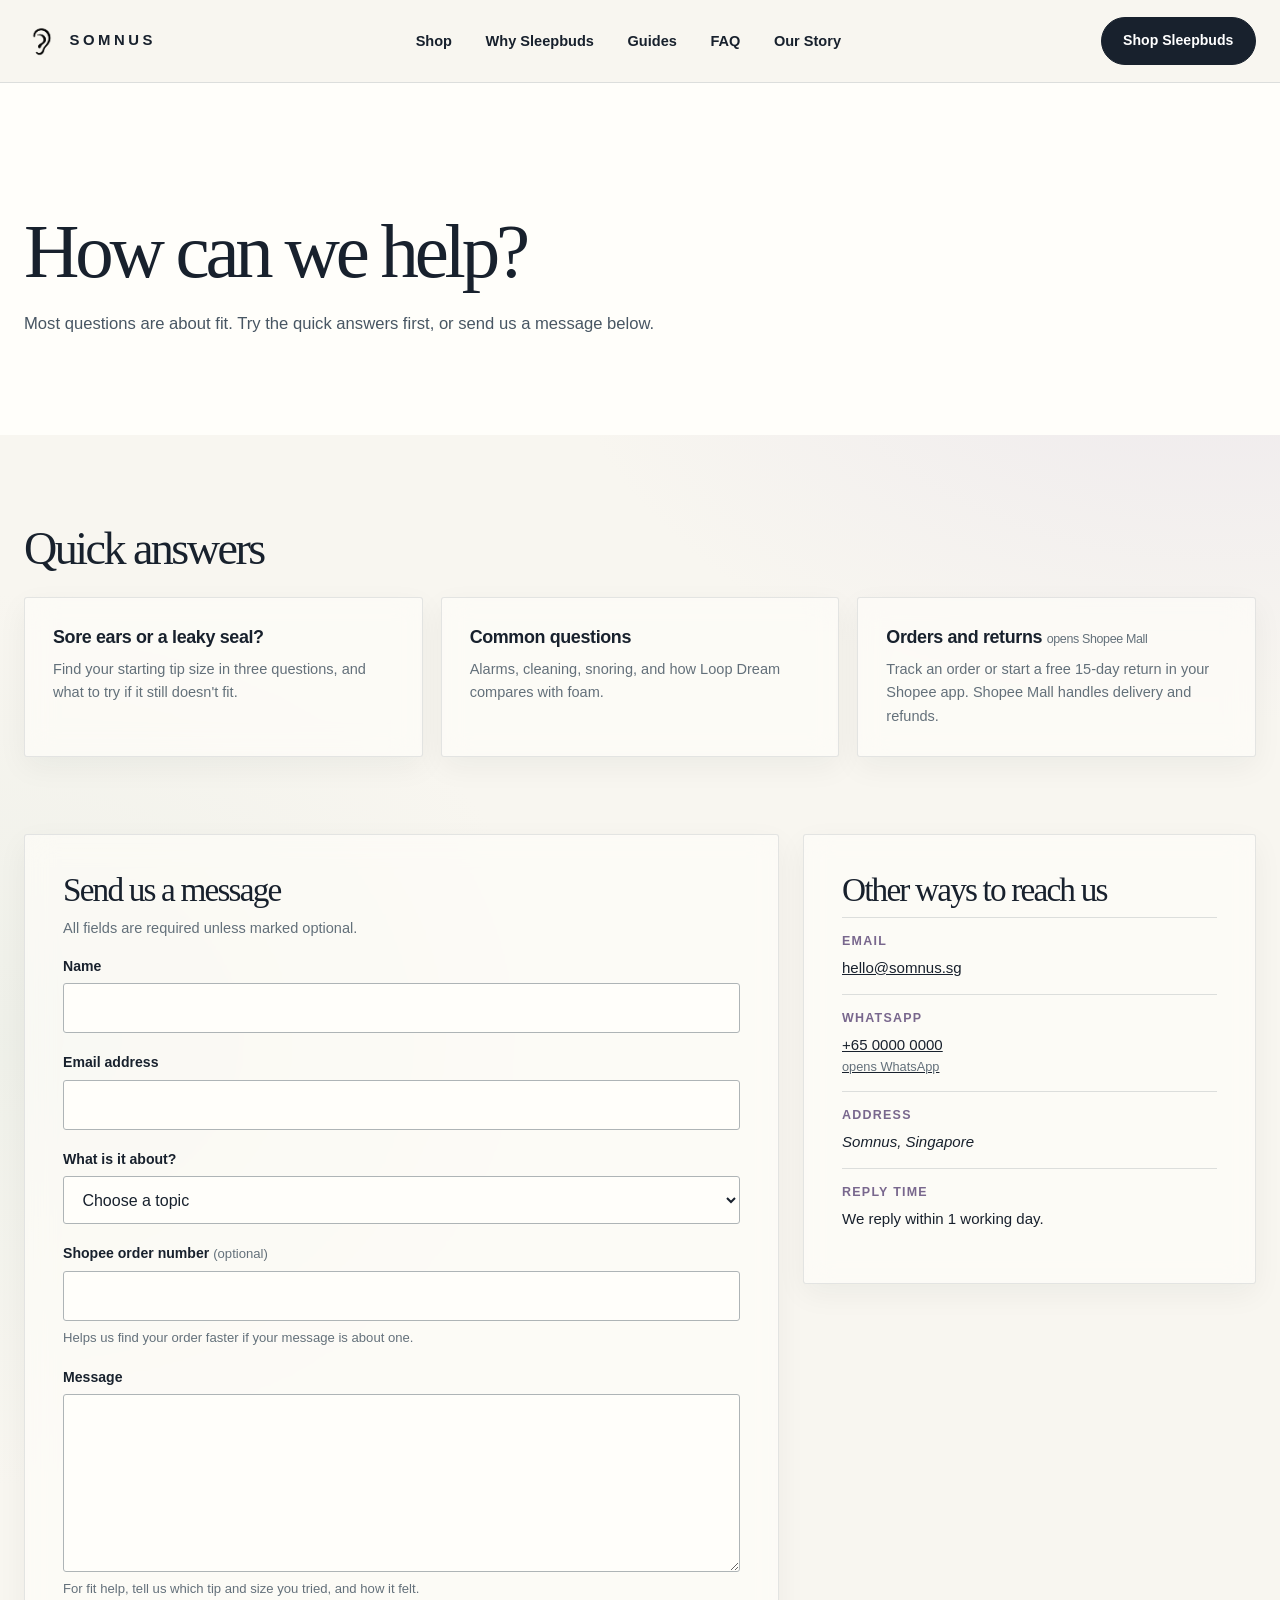
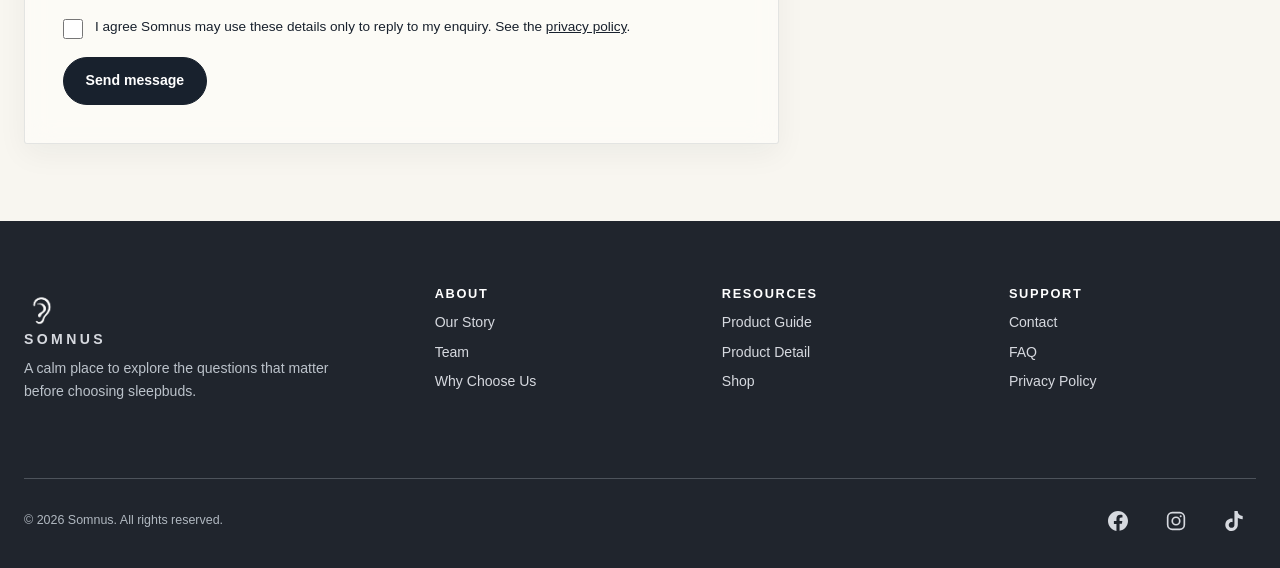
==== commit 37882ff1: "updated header and footer in all pages to be aligned and consistent + added team.html" ====
--- a/contact.html
+++ b/contact.html
@@ -4,6 +4,7 @@
   <meta charset="utf-8">
   <meta name="viewport" content="width=device-width, initial-scale=1, viewport-fit=cover">
   <title>Contact Somnus | Loop Dream Sizing Help &amp; Shopee Orders, Singapore</title>
+  <link rel="icon" type="image/png" href="images/ear-mark.png">
   <meta name="description" content="Need help fitting Loop Dream sleep earplugs, or a question about your Shopee Mall order or return? Contact Somnus in Singapore. We reply within 1 working day.">
   <link rel="canonical" href="https://gooffries.github.io/cs2024-website/contact.html">
 
@@ -217,51 +218,40 @@
   </main>
 
   <!-- ===== Shared footer (identical on every page) ===== -->
-  <footer class="site-footer">
-    <div class="site-footer__inner">
-      <section class="newsletter glass" id="newsletter" aria-labelledby="newsletter-title">
-        <h2 class="newsletter__title" id="newsletter-title">Sleep tips + 11.11/12.12 deal alerts</h2>
-        <p class="newsletter__text">A short email when we have a fit tip worth sharing or a sale on Loop Dream. Unsubscribe any time.</p>
-        <form class="newsletter__form form" action="#newsletter" method="post" data-validate
-              data-success="You're on the list. Look out for your first sleep tip soon.">
-          <div class="form__field">
-            <label class="form__label" for="newsletter-email">Email address</label>
-            <input class="form__input" id="newsletter-email" name="email" type="email" autocomplete="email" required
-                   aria-describedby="newsletter-email-error"
-                   data-error-required="Enter your email address."
-                   data-error-type="Enter an email like name@example.com.">
-            <p class="form__error" id="newsletter-email-error" aria-live="polite"></p>
-          </div>
-          <div class="form__field form__field--check">
-            <input class="form__checkbox" id="newsletter-consent" name="consent" type="checkbox" value="yes" required
-                   aria-describedby="newsletter-consent-error"
-                   data-error-required="Tick the box to agree before you sign up.">
-            <label class="form__check-label" for="newsletter-consent">I agree Somnus may email me sleep tips and deal alerts, and use my email only for that. See the <a href="privacy-policy.html">privacy policy</a>.</label>
-            <p class="form__error" id="newsletter-consent-error" aria-live="polite"></p>
-          </div>
-          <button class="btn btn--secondary form__submit" type="submit">Sign up for alerts</button>
-          <p class="form__status" role="status" data-form-status></p>
-          <noscript><p class="form__noscript">This form needs JavaScript. You can email us instead from the <a href="contact.html">contact page</a>.</p></noscript>
-          <!-- PLACEHOLDER: front-end only; nothing is sent. Connect an email service (with double opt-in) before launch. -->
-        </form>
-      </section>
-
-      <nav class="footer-nav" aria-labelledby="footer-nav-title">
-        <h2 class="footer-nav__title" id="footer-nav-title">Explore Somnus</h2>
-        <ul class="footer-nav__list">
-          <li class="footer-nav__item"><a class="footer-nav__link" href="index.html">Home</a></li>
-          <li class="footer-nav__item"><a class="footer-nav__link" href="shop.html">Shop</a></li>
-          <li class="footer-nav__item"><a class="footer-nav__link" href="product-detail.html">Loop Dream</a></li>
-          <li class="footer-nav__item"><a class="footer-nav__link" href="why-choose-us.html">Why choose us</a></li>
-          <li class="footer-nav__item"><a class="footer-nav__link" href="product-guide.html">Product guide</a></li>
-          <li class="footer-nav__item"><a class="footer-nav__link" href="faq-reviews.html">FAQ</a></li>
-          <li class="footer-nav__item"><a class="footer-nav__link" href="our-story.html">Our story</a></li>
-          <li class="footer-nav__item"><a class="footer-nav__link" href="contact.html" aria-current="page">Contact</a></li>
-          <li class="footer-nav__item"><a class="footer-nav__link" href="privacy-policy.html">Privacy policy</a></li>
-        </ul>
-      </nav>
-
-      <p class="site-footer__legal"><small>&copy; 2026 Somnus. A Singapore student project.</small></p>
+  <footer class="footer">
+    <div class="wrap">
+      <div class="footer-top">
+        <div>
+          <a class="brand" href="index.html"><img src="images/ear-mark.png" alt="">SOMNUS</a>
+          <p>A calm place to explore the questions that matter before choosing sleepbuds.</p>
+        </div>
+        <div>
+          <h3>About</h3>
+          <a href="our-story.html">Our Story</a>
+          <a href="team.html">Team</a>
+          <a href="why-choose-us.html">Why Choose Us</a>
+        </div>
+        <div>
+          <h3>Resources</h3>
+          <a href="product-guide.html">Product Guide</a>
+          <a href="product-detail.html">Product Detail</a>
+          <a href="shop.html">Shop</a>
+        </div>
+        <div>
+          <h3>Support</h3>
+          <a href="contact.html" aria-current="page">Contact</a>
+          <a href="faq-reviews.html">FAQ</a>
+          <a href="privacy-policy.html">Privacy Policy</a>
+        </div>
+      </div>
+      <div class="footer-bottom">
+        <span>&copy; 2026 Somnus. All rights reserved.</span>
+        <div class="footer-social">
+          <a href="#" aria-label="Somnus on Facebook"><svg viewBox="0 0 24 24" width="20" height="20" fill="currentColor" aria-hidden="true"><path d="M24 12.073c0-6.627-5.373-12-12-12s-12 5.373-12 12c0 5.99 4.388 10.954 10.125 11.854v-8.385H7.078v-3.47h3.047V9.43c0-3.007 1.792-4.795 4.533-4.795 1.312 0 2.686.235 2.686.235v2.953H15.83c-1.491 0-1.956.925-1.956 1.874v2.25h3.328l-.532 3.47h-2.796v8.385C19.612 23.027 24 18.062 24 12.073z"/></svg></a>
+          <a href="#" aria-label="Somnus on Instagram"><svg viewBox="0 0 24 24" width="20" height="20" fill="none" stroke="currentColor" stroke-width="2" aria-hidden="true"><rect x="2" y="2" width="20" height="20" rx="5.5"/><circle cx="12" cy="12" r="4.5"/><circle cx="17.6" cy="6.4" r="1.2" fill="currentColor" stroke="none"/></svg></a>
+          <a href="#" aria-label="Somnus on TikTok"><svg viewBox="0 0 24 24" width="20" height="20" fill="currentColor" aria-hidden="true"><path d="M12.525.02c1.31-.02 2.61-.01 3.91-.02.08 1.53.63 3.09 1.75 4.17 1.12 1.11 2.7 1.62 4.24 1.79v4.03c-1.44-.05-2.89-.35-4.2-.97-.57-.26-1.1-.59-1.62-.93-.01 2.92.01 5.84-.02 8.75-.08 1.4-.54 2.79-1.35 3.94-1.31 1.92-3.58 3.17-5.91 3.21-1.43.08-2.86-.31-4.08-1.03-2.02-1.19-3.44-3.37-3.65-5.71-.02-.5-.03-1-.01-1.49.18-1.9 1.12-3.72 2.58-4.96 1.66-1.44 3.98-2.13 6.15-1.72.02 1.48-.04 2.96-.04 4.44-.99-.32-2.15-.23-3.02.37-.63.41-1.11 1.04-1.36 1.75-.21.51-.15 1.07-.14 1.61.24 1.64 1.82 3.02 3.5 2.87 1.12-.01 2.19-.66 2.77-1.61.19-.33.4-.67.41-1.06.1-1.79.06-3.57.07-5.36.01-4.03-.01-8.05.02-12.07z"/></svg></a>
+        </div>
+      </div>
     </div>
   </footer>
 </body>
--- a/styles/site.css
+++ b/styles/site.css
@@ -128,13 +128,19 @@
 .policy-card p { margin-bottom:0; color:var(--muted); font-size:.91rem; }
 .note { padding:20px 24px; border-left:3px solid var(--lavender-deep); background:#f1eef4; color:#4f5b65; font-size:.89rem; }
 .footer { background:var(--night); color:white; padding:65px 0 25px; }
-.footer-top { display:grid; grid-template-columns:1.5fr 1fr 1fr; gap:40px; }
+.footer-top { display:grid; grid-template-columns:1.5fr 1fr 1fr 1fr; gap:40px; }
 .footer .brand img { filter:invert(1); }
 .footer p { max-width:340px; color:#bbc2ca; font-size:.88rem; }
 .footer h3 { font-family:inherit; font-size:.8rem; text-transform:uppercase; letter-spacing:.13em; }
 .footer a { display:block; color:#d6d9df; text-decoration:none; font-size:.88rem; margin:7px 0; }
 .footer a:hover { color:white; text-decoration:underline; }
-.footer-bottom { margin-top:62px; padding-top:20px; border-top:1px solid #4d535b; display:flex; justify-content:space-between; gap:20px; color:#b0b8c0; font-size:.78rem; }
+.footer-bottom { margin-top:62px; padding-top:20px; border-top:1px solid #4d535b; display:flex; justify-content:space-between; align-items:center; gap:20px; color:#b0b8c0; font-size:.78rem; }
+.footer-social { display:flex; gap:14px; }
+.footer-social a { display:inline-flex; align-items:center; justify-content:center; width:44px; height:44px; margin:0; }
+.team-table-wrap { margin-top:32px; overflow-x:auto; }
+.team-table { width:100%; min-width:520px; border-collapse:collapse; }
+.team-table th,.team-table td { padding:14px 16px; border-bottom:1px solid var(--line); text-align:left; }
+.team-table th { font-size:.8rem; text-transform:uppercase; letter-spacing:.13em; }
 @media (max-width:950px) {
   .nav { gap:1.1rem; }
   .hero { grid-template-columns:1fr 1fr; }
@@ -170,9 +176,10 @@
   .fit-callout { padding:32px; }
   .faq-layout aside { display:none; }
   .review-panel { padding:30px; }
-  .footer-bottom { display:block; }
+  .footer-bottom { flex-direction:column; align-items:flex-start; }
 }
 @media (prefers-reduced-motion:reduce) { html { scroll-behavior:auto; } .button { transition:none; } }
+
 
 /* ===== Chloe's pages: product-guide, product-detail, contact =====
    Everything below is additive and only targets classes used on those pages.
@@ -188,10 +195,10 @@
 .glass { background:var(--glass); -webkit-backdrop-filter:blur(14px) saturate(1.2); backdrop-filter:blur(14px) saturate(1.2); border:1px solid var(--glass-line); border-radius:3px; box-shadow:0 10px 30px #18212d0d; }
 
 /* Layout: the sections have no .wrap, so they size themselves */
-.breadcrumb,.product-hero,.expectations,.story,.in-box,.compare,.stories,.faq-teaser,.guide-section,.quick-help,.contact,.site-footer__inner { width:min(calc(100% - 48px),var(--max)); margin-inline:auto; }
+.breadcrumb,.product-hero,.expectations,.story,.in-box,.compare,.stories,.faq-teaser,.guide-section,.quick-help,.contact { width:min(calc(100% - 48px),var(--max)); margin-inline:auto; }
 .expectations,.story,.in-box,.compare,.stories,.faq-teaser,.guide-section,.quick-help,.contact { padding:clamp(56px,6vw,88px) 0; }
 .gallery__stage,.steps__media,.in-box__media,.video-slot,.sound-compare,.testimonial,.guide-section__media { margin:0; }
-.breadcrumb__list,.gallery__thumbs,.buy-panel__facts,.expectations__list,.story__steps,.in-box__list,.stories__list,.guide-nav__list,.steps,.tip-finder__rules-list,.three-nights__list,.care-steps,.quick-help__list,.footer-nav__list,.navbar__links { margin:0; padding:0; list-style:none; }
+.breadcrumb__list,.gallery__thumbs,.buy-panel__facts,.expectations__list,.story__steps,.in-box__list,.stories__list,.guide-nav__list,.steps,.tip-finder__rules-list,.three-nights__list,.care-steps,.quick-help__list,.navbar__links { margin:0; padding:0; list-style:none; }
 .expectations__title,.story__title,.in-box__title,.compare__title,.stories__title,.faq-teaser__title,.guide-section__title,.quick-help__title,.three-nights__title,.contact__title,.contact-details__title,.cta-band__title { font-size:clamp(2.2rem,3.6vw,3.4rem); }
 .contact__title,.contact-details__title,.three-nights__title { font-size:clamp(1.9rem,2.6vw,2.5rem); margin-top:0; }
 .guide-section__lead,.expectations__lead,.story__lead,.compare__lead,.buy-panel__lead,.guide-hero__lead,.contact-hero__lead,.three-nights__lead,.replace__lead,.cta-band__text { font-size:clamp(1.02rem,1.3vw,1.15rem); line-height:1.65; color:#485663; max-width:640px; }
@@ -224,23 +231,6 @@
 .navbar__toggle-icon { display:block; width:22px; height:12px; border-top:2px solid var(--ink); border-bottom:2px solid var(--ink); }
 .navbar__toggle[hidden] { display:none; }
 
-/* Footer: same look as .footer */
-.site-footer { background:var(--night); color:white; padding:65px 0 25px; }
-.site-footer__inner { display:grid; grid-template-columns:1.5fr 1fr; gap:40px; }
-.site-footer__legal { grid-column:1 / -1; margin:22px 0 0; padding-top:20px; border-top:1px solid #4d535b; color:#b0b8c0; font-size:.78rem; }
-.footer-nav__title { font-family:inherit; font-size:.8rem; font-weight:700; letter-spacing:.13em; line-height:1.3; text-transform:uppercase; margin:0 0 14px; }
-.footer-nav__list { columns:2; column-gap:24px; }
-.footer-nav__link { display:block; color:#d6d9df; text-decoration:none; font-size:.88rem; margin:7px 0; }
-.footer-nav__link:hover,.footer-nav__link[aria-current="page"] { color:white; text-decoration:underline; }
-.newsletter { padding:32px; }
-.newsletter.glass { background:rgba(255,255,255,.06); border-color:rgba(255,255,255,.14); box-shadow:none; }
-.newsletter__title { font-size:clamp(1.7rem,2.4vw,2.2rem); margin-top:0; }
-.newsletter__text { max-width:460px; color:#bbc2ca; font-size:.88rem; }
-.newsletter .form__label,.newsletter .form__check-label { color:#d6d9df; }
-.newsletter .form__error { color:#ffb9b3; }
-.newsletter .form__status { color:#bfe3cb; }
-.newsletter .btn--secondary { background:white; color:var(--ink); border-color:white; }
-.newsletter .form__noscript a { color:white; }
 
 /* Forms */
 .form { display:grid; gap:18px; }
@@ -437,7 +427,7 @@
   .product-hero__gallery { position:static; }
 }
 @media (max-width:700px) {
-  .breadcrumb,.product-hero,.expectations,.story,.in-box,.compare,.stories,.faq-teaser,.guide-section,.quick-help,.contact,.site-footer__inner,.navbar,.cta-band.glass { width:min(calc(100% - 36px),var(--max)); }
+  .breadcrumb,.product-hero,.expectations,.story,.in-box,.compare,.stories,.faq-teaser,.guide-section,.quick-help,.contact,.navbar,.cta-band.glass { width:min(calc(100% - 36px),var(--max)); }
   .page [id] { scroll-margin-top:90px; }
   .page--guide [id] { scroll-margin-top:150px; }
   .navbar { height:70px; gap:.5rem; }
@@ -453,10 +443,9 @@
   .js .navbar__link { display:block; padding:13px 6px; }
   .guide-nav { top:70px; }
   .guide-hero,.contact-hero { padding-block:65px 55px; }
-  .expectations,.story,.in-box,.steps,.steps--compact,.care-steps,.stories__list,.quick-help__list,.three-nights__list,.site-footer__inner { grid-template-columns:1fr; }
+  .expectations,.story,.in-box,.steps,.steps--compact,.care-steps,.stories__list,.quick-help__list,.three-nights__list { grid-template-columns:1fr; }
   .story__visuals { position:static; }
   .gallery__thumbs { grid-template-columns:repeat(4,1fr); }
-  .newsletter { padding:24px; }
   .js .buy-bar { position:fixed; left:0; right:0; bottom:0; z-index:40; display:flex; align-items:center; justify-content:space-between; gap:12px; padding:10px 18px calc(10px + env(safe-area-inset-bottom)); border-width:1px 0 0; border-radius:0; background:rgba(255,254,250,.9); transform:translateY(110%); transition:transform .25s; }
   .js .buy-bar.is-visible { transform:none; }
   .buy-bar__info { margin:0; font-size:.82rem; line-height:1.3; }
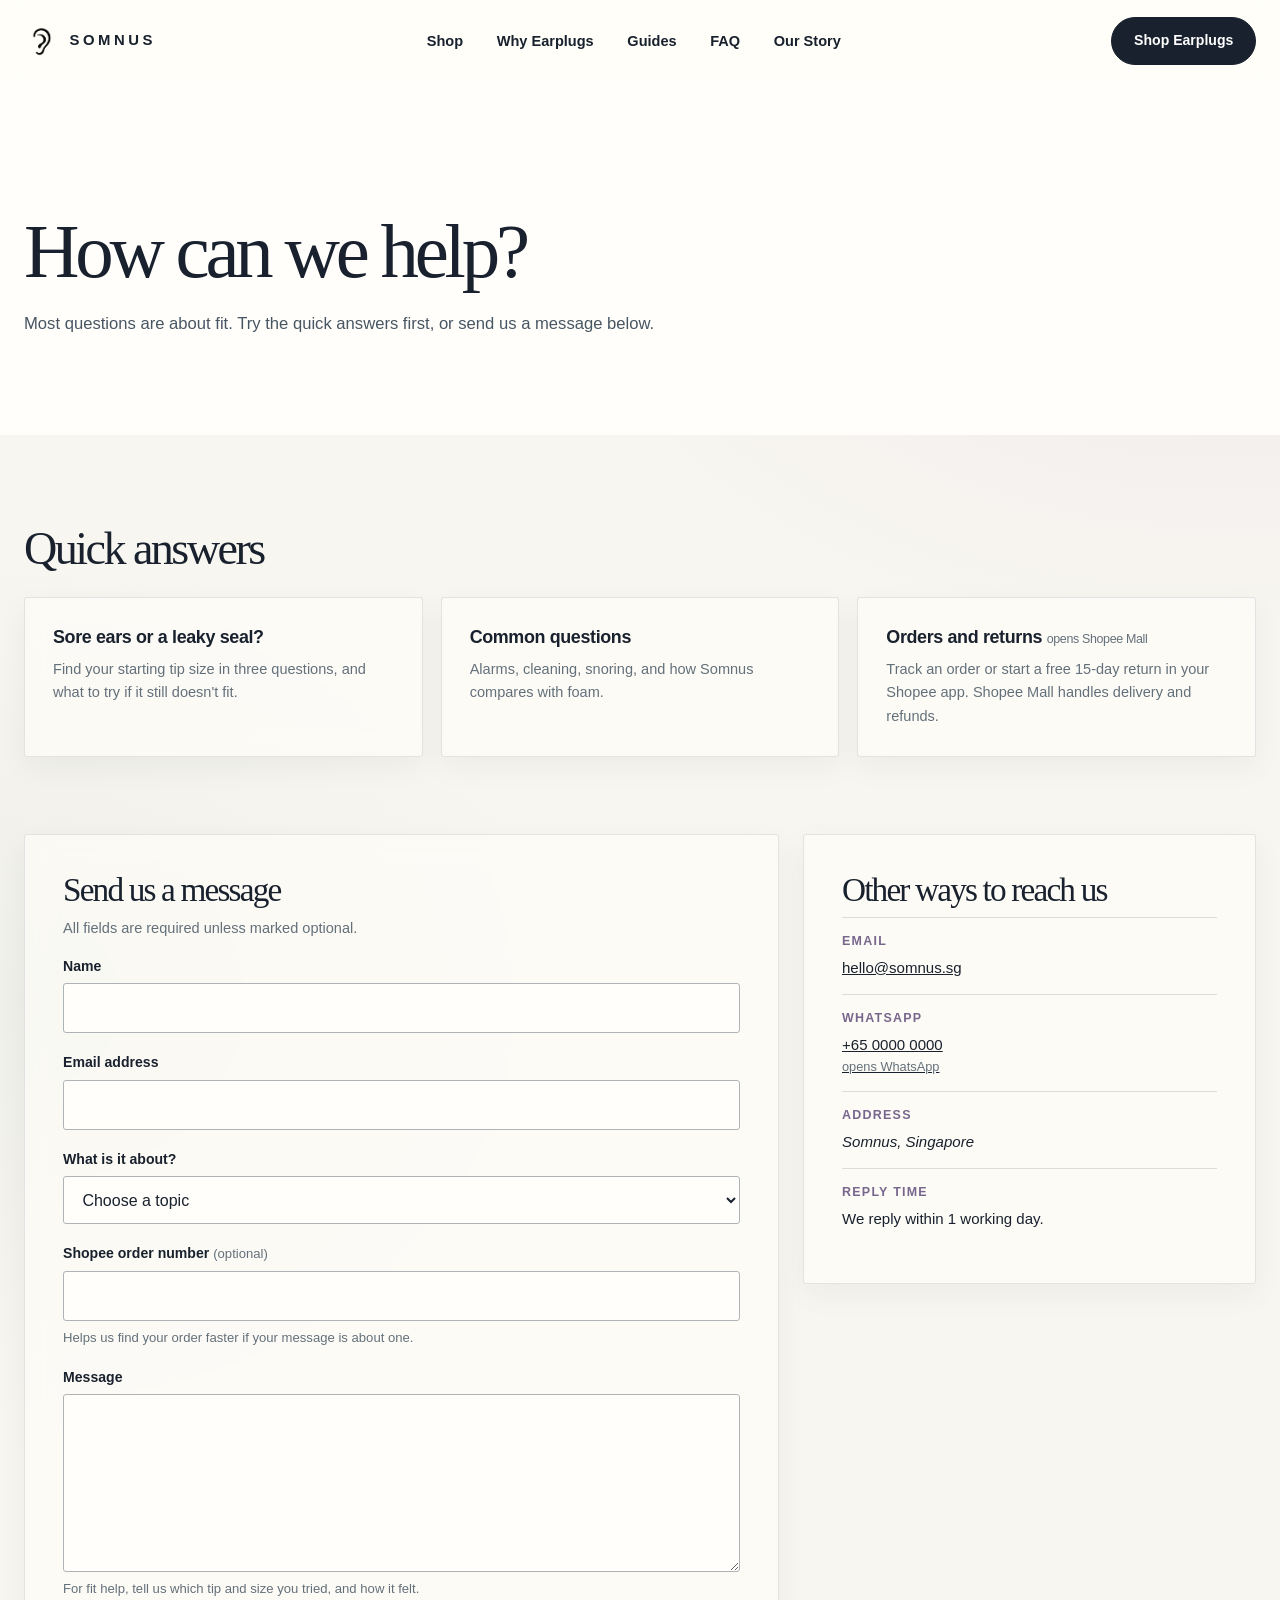
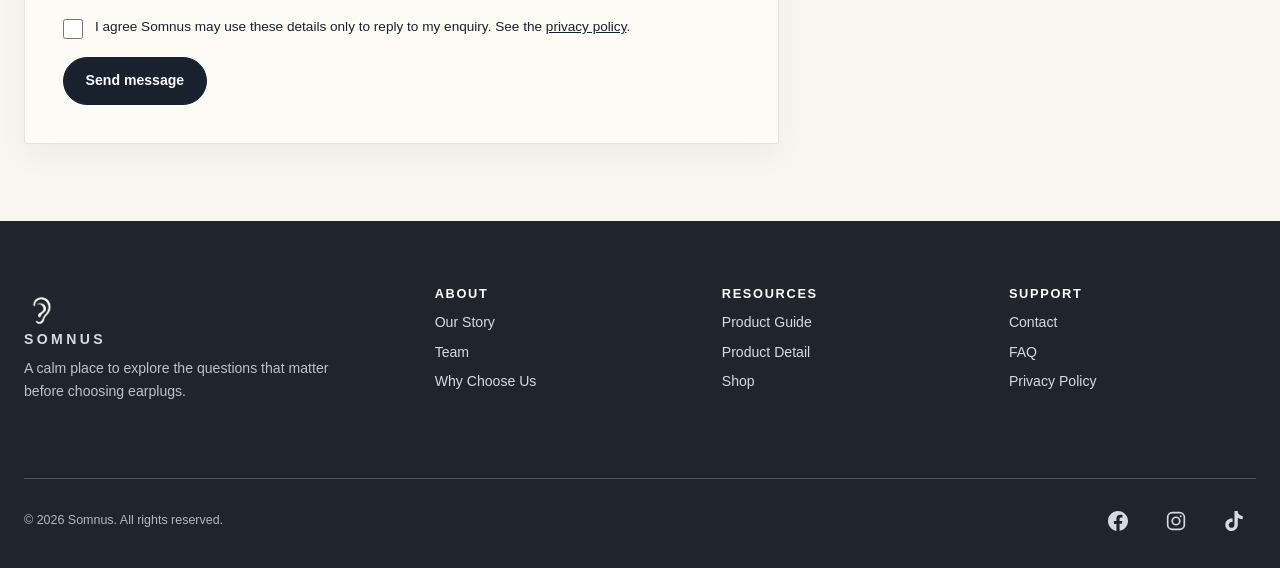
==== commit 5452e279: "edited all pages to ensure its earplugs not sleepbuds + only mention somnus not loop dream" ====
--- a/contact.html
+++ b/contact.html
@@ -3,22 +3,22 @@
 <head>
   <meta charset="utf-8">
   <meta name="viewport" content="width=device-width, initial-scale=1, viewport-fit=cover">
-  <title>Contact Somnus | Loop Dream Sizing Help &amp; Shopee Orders, Singapore</title>
+  <title>Contact Somnus | Somnus Sizing Help &amp; Shopee Orders, Singapore</title>
   <link rel="icon" type="image/png" href="images/ear-mark.png">
-  <meta name="description" content="Need help fitting Loop Dream sleep earplugs, or a question about your Shopee Mall order or return? Contact Somnus in Singapore. We reply within 1 working day.">
+  <meta name="description" content="Need help fitting Somnus Sleep Earplugs, or a question about your Shopee Mall order or return? Contact Somnus in Singapore. We reply within 1 working day.">
   <link rel="canonical" href="https://gooffries.github.io/cs2024-website/contact.html">
 
   <meta property="og:type" content="website">
   <meta property="og:site_name" content="Somnus">
   <meta property="og:locale" content="en_SG">
-  <meta property="og:title" content="Contact Somnus | Loop Dream fit help">
-  <meta property="og:description" content="Fit help, Shopee orders and returns for Loop Dream sleep earplugs in Singapore.">
+  <meta property="og:title" content="Contact Somnus | Somnus fit help">
+  <meta property="og:description" content="Fit help, Shopee orders and returns for Somnus Sleep Earplugs in Singapore.">
   <meta property="og:url" content="https://gooffries.github.io/cs2024-website/contact.html">
   <meta property="og:image" content="https://gooffries.github.io/cs2024-website/images/product/dream-black-4.jpg">
-  <meta property="og:image:alt" content="Black Loop Dream earplugs in their open bedside case">
+  <meta property="og:image:alt" content="Black Somnus Sleep Earplugs in their open bedside case">
   <meta name="twitter:card" content="summary_large_image">
-  <meta name="twitter:title" content="Contact Somnus | Loop Dream fit help">
-  <meta name="twitter:description" content="Fit help, Shopee orders and returns for Loop Dream sleep earplugs in Singapore.">
+  <meta name="twitter:title" content="Contact Somnus | Somnus fit help">
+  <meta name="twitter:description" content="Fit help, Shopee orders and returns for Somnus Sleep Earplugs in Singapore.">
   <meta name="twitter:image" content="https://gooffries.github.io/cs2024-website/images/product/dream-black-4.jpg">
 
   <link rel="stylesheet" href="styles/site.css">
@@ -77,13 +77,13 @@
       <div class="navbar__menu" id="site-menu">
         <ul class="navbar__links">
           <li class="navbar__item"><a class="navbar__link" href="shop.html">Shop</a></li>
-          <li class="navbar__item"><a class="navbar__link" href="why-choose-us.html">Why Sleepbuds</a></li>
+          <li class="navbar__item"><a class="navbar__link" href="why-choose-us.html">Why Earplugs</a></li>
           <li class="navbar__item"><a class="navbar__link" href="product-guide.html">Guides</a></li>
           <li class="navbar__item"><a class="navbar__link" href="faq-reviews.html">FAQ</a></li>
           <li class="navbar__item"><a class="navbar__link" href="our-story.html">Our Story</a></li>
         </ul>
       </div>
-      <a class="navbar__cta btn btn--primary" href="product-detail.html">Shop Sleepbuds</a>
+      <a class="navbar__cta btn btn--primary" href="product-detail.html">Shop Earplugs</a>
     </nav>
   </header>
 
@@ -107,7 +107,7 @@
         <li class="quick-help__item">
           <article class="help-card glass">
             <h3 class="help-card__title"><a class="help-card__link" href="faq-reviews.html">Common questions</a></h3>
-            <p class="help-card__text">Alarms, cleaning, snoring, and how Loop Dream compares with foam.</p>
+            <p class="help-card__text">Alarms, cleaning, snoring, and how Somnus compares with foam.</p>
           </article>
         </li>
         <li class="quick-help__item">
@@ -223,7 +223,7 @@
       <div class="footer-top">
         <div>
           <a class="brand" href="index.html"><img src="images/ear-mark.png" alt="">SOMNUS</a>
-          <p>A calm place to explore the questions that matter before choosing sleepbuds.</p>
+          <p>A calm place to explore the questions that matter before choosing earplugs.</p>
         </div>
         <div>
           <h3>About</h3>
--- a/styles/site.css
+++ b/styles/site.css
@@ -459,3 +459,67 @@
   .js [data-reveal] { transition:none; }
   .js [data-reveal]:not(.is-visible) { opacity:1; transform:none; }
 }
+
+/* Header: glass at the top of the page, solid once scrolled.
+   The first section slides under the header so the blur has something to show. */
+:root { --header-h:83px; }
+html { scroll-padding-top:calc(var(--header-h) + 16px); }
+.site-header { margin-bottom:calc(var(--header-h) * -1); background:rgba(255,254,250,.42); -webkit-backdrop-filter:blur(14px) saturate(140%); backdrop-filter:blur(14px) saturate(140%); border-bottom-color:rgba(255,255,255,.55); transition:background .25s,border-color .25s,box-shadow .25s; }
+.site-header.is-scrolled { background:rgba(248,246,240,.96); -webkit-backdrop-filter:blur(12px); backdrop-filter:blur(12px); border-bottom-color:var(--line); }
+.site-header + main > :first-child { border-top:var(--header-h) solid transparent; background-origin:border-box; }
+
+/* Primary buttons: lavender fill with a black border on hover, no lift or glow */
+.btn--primary,.button.dark,.button.white { transition:background .2s,color .2s,border-color .2s; }
+.btn--primary:hover,.button.dark:hover,.button.white:hover { background:var(--lavender); color:#000; border-color:#000; box-shadow:none; transform:none; }
+.btn--primary .ripple,.button.dark .ripple,.button.white .ripple { display:none; }
+
+/* Product detail sections */
+.detail-section { width:min(calc(100% - 48px),var(--max)); margin-inline:auto; padding-block:clamp(48px,6vw,80px); }
+.detail-section__actions { display:flex; align-items:center; flex-wrap:wrap; gap:14px; margin:24px 0 0; }
+.detail-section__note { color:var(--muted); font-size:.85rem; }
+.offer-strip,.scenarios { display:grid; grid-template-columns:repeat(3,1fr); gap:18px; margin:28px 0 0; padding:0; list-style:none; }
+.offer-strip__item,.scenarios__item { padding:24px; }
+.offer-strip__item[hidden] { display:none; }
+.offer-strip__badge { color:var(--lavender-deep); font-size:.74rem; font-weight:800; letter-spacing:.08em; text-transform:uppercase; }
+.offer-strip__value { margin:6px 0; font-family:Georgia,"Times New Roman",serif; font-size:1.7rem; line-height:1.15; letter-spacing:-.03em; }
+.offer-strip__text { margin:0; color:var(--muted); font-size:.94rem; }
+.offer-strip__date { margin:12px 0 0; font-size:.85rem; font-weight:700; }
+.specs { display:grid; grid-template-columns:1.25fr 1fr; gap:clamp(28px,5vw,64px); align-items:center; }
+.specs__media { margin:0; overflow:hidden; background:#eee9ed; border-radius:3px; }
+.specs__video { display:block; width:100%; height:auto; }
+.spec-table { width:100%; margin-top:24px; border-collapse:collapse; font-size:.94rem; }
+.spec-table th,.spec-table td { padding:12px 0; border-bottom:1px solid var(--line); text-align:left; vertical-align:top; }
+.spec-table th { width:38%; padding-right:16px; font-weight:700; }
+.spec-table td { color:var(--muted); }
+.humidity .compare__scroll { margin-top:24px; }
+.scenarios__title { margin-top:0; }
+.scenarios__item p { margin:0; color:var(--muted); font-size:.94rem; }
+
+/* Product guide additions */
+.guide-hero__byline { margin:12px 0 0; color:var(--muted); font-size:.85rem; }
+.guide-section .compare__scroll { margin-top:24px; }
+.guide-section__list { margin-top:20px; }
+.guide-section__cta { margin:20px 0 0; }
+.video-pair { display:grid; grid-template-columns:repeat(2,1fr); gap:18px; margin-top:24px; }
+.video-pair .video-slot { margin-top:0; }
+
+/* Tip-size finder: dropdowns and the answer on one row */
+.tip-finder__grid { display:grid; grid-template-columns:repeat(3,1fr) minmax(200px,.9fr); gap:18px; align-items:end; }
+.tip-finder__label { display:block; margin-bottom:8px; font-weight:700; font-size:.92rem; }
+.tip-finder__answer { min-height:48px; padding:8px 14px; border:1px solid var(--line); border-radius:3px; background:var(--paper); }
+.tip-finder__answer.is-visible { border-color:var(--ink); background:var(--lavender); }
+.tip-finder__answer-label { margin:0; color:var(--muted); font-size:.74rem; font-weight:700; }
+.tip-finder__answer.is-visible .tip-finder__answer-label { color:var(--ink); }
+.tip-finder__answer-value { display:flex; align-items:baseline; gap:8px; margin:0; font-size:.9rem; font-weight:700; }
+.tip-finder__answer .tip-finder__size { font-family:Georgia,"Times New Roman",serif; font-size:1.5rem; font-weight:400; line-height:1.2; }
+.tip-finder__answer.is-visible .tip-finder__size { color:var(--ink); }
+.tip-finder__why { margin:0; }
+.tip-finder__why[hidden] { display:none; }
+
+@media (max-width:980px) {
+  .offer-strip,.scenarios,.specs,.video-pair { grid-template-columns:1fr; }
+  .tip-finder__grid { grid-template-columns:repeat(2,1fr); }
+}
+@media (max-width:560px) {
+  .tip-finder__grid { grid-template-columns:1fr; }
+}
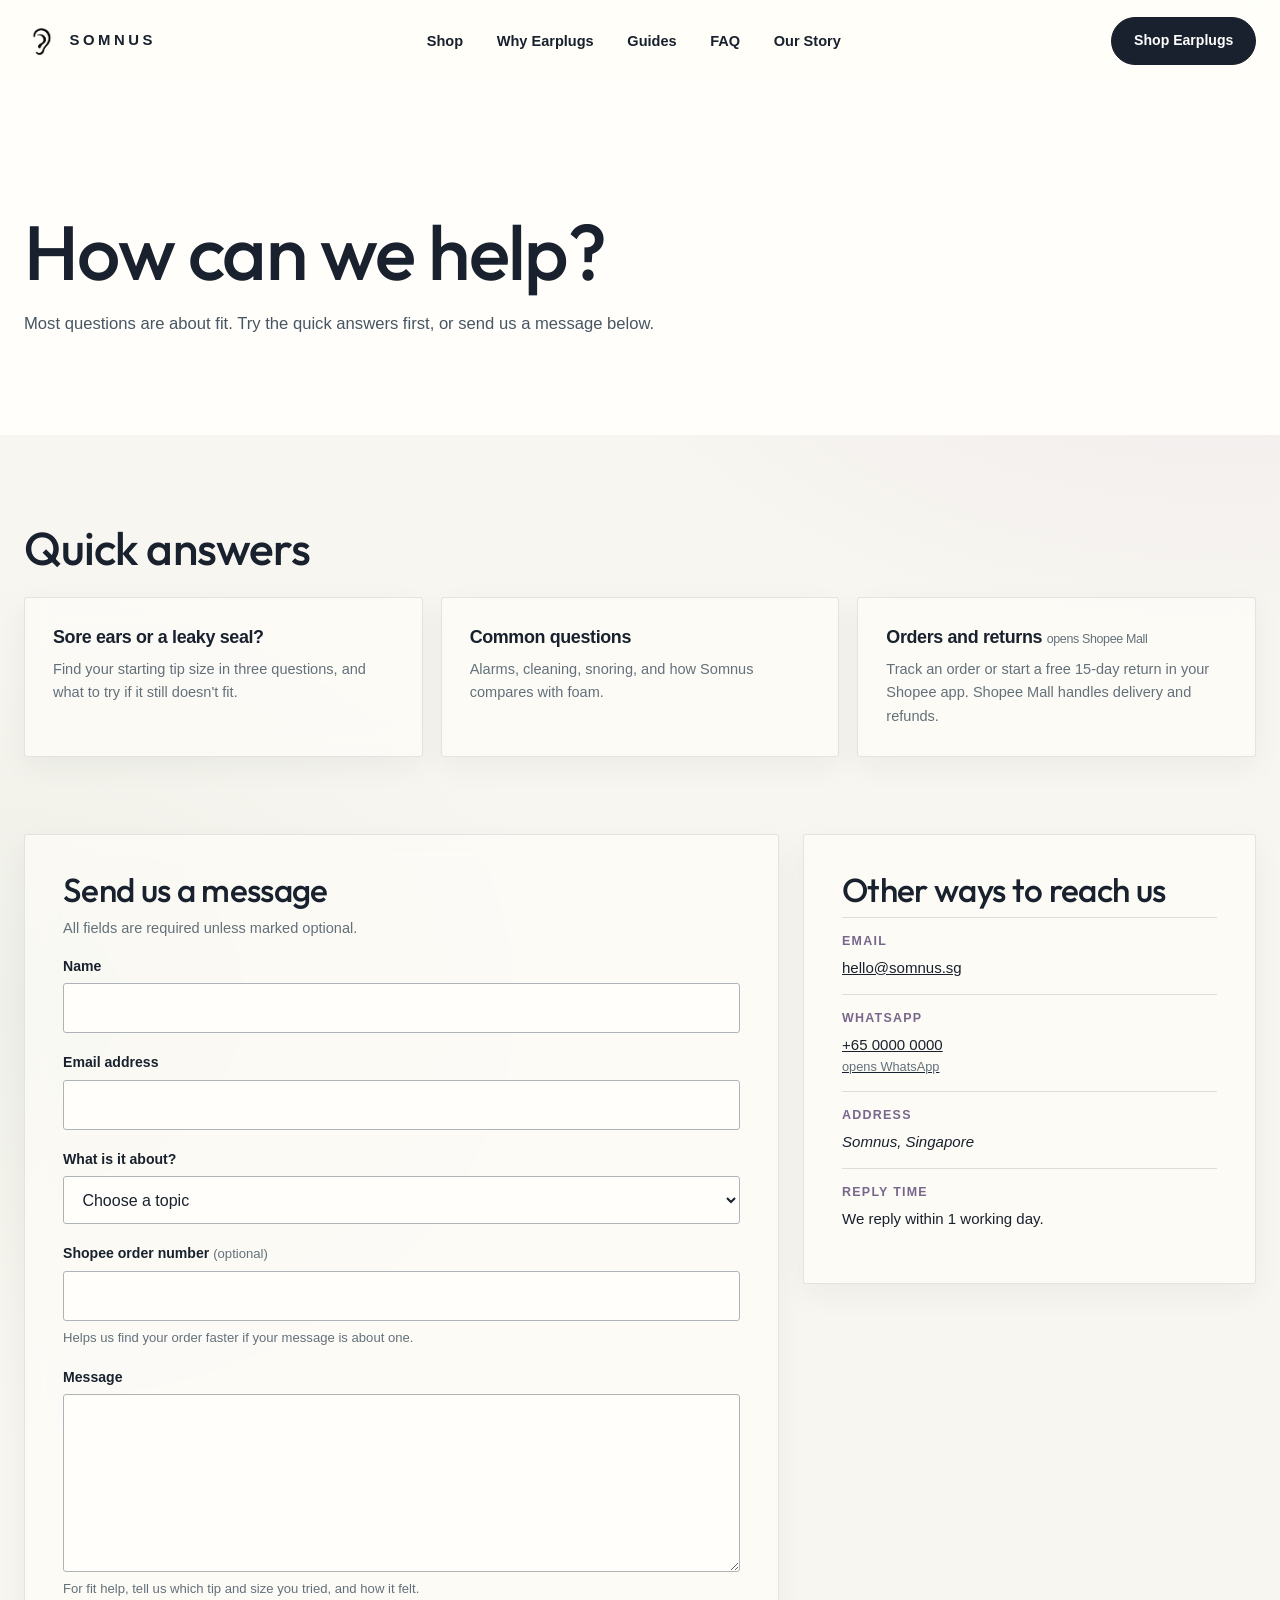
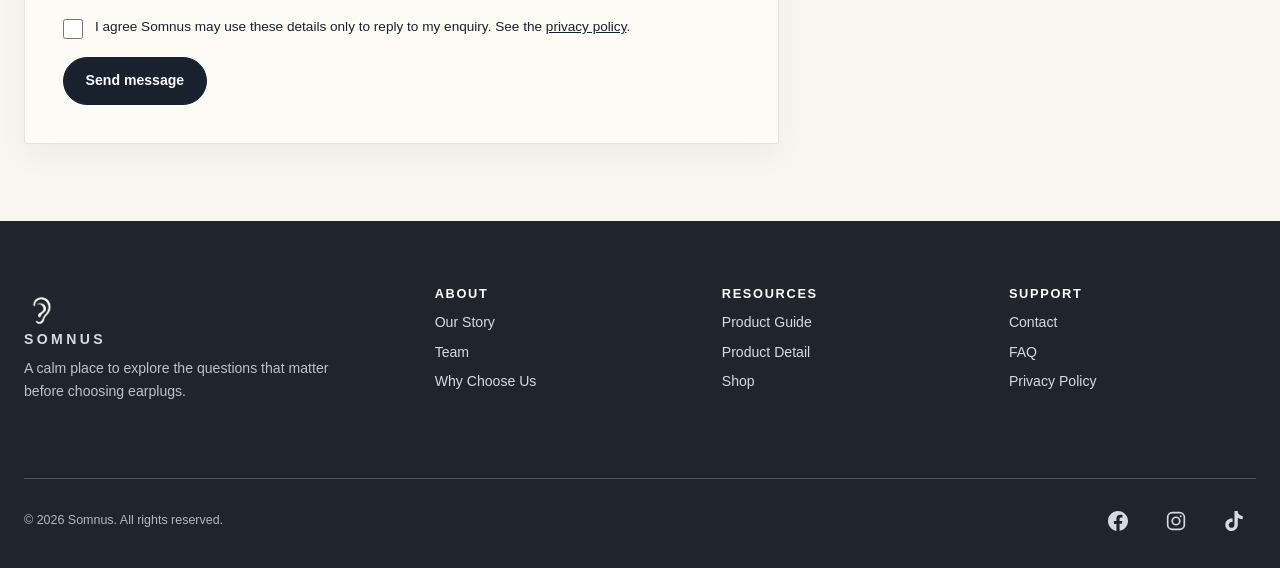
==== commit 08acb37b: "changed font style and button hover effects, edited product-guide page content" ====
--- a/contact.html
+++ b/contact.html
@@ -20,6 +20,12 @@
   <meta name="twitter:title" content="Contact Somnus | Somnus fit help">
   <meta name="twitter:description" content="Fit help, Shopee orders and returns for Somnus Sleep Earplugs in Singapore.">
   <meta name="twitter:image" content="https://gooffries.github.io/cs2024-website/images/product/dream-black-4.jpg">
+
+  <link rel="preconnect" href="https://fonts.googleapis.com">
+
+  <link rel="preconnect" href="https://fonts.gstatic.com" crossorigin>
+
+  <link rel="stylesheet" href="https://fonts.googleapis.com/css2?family=Outfit:wght@400..700&amp;display=swap">
 
   <link rel="stylesheet" href="styles/site.css">
   <script src="js/main.js" defer></script>
--- a/styles/site.css
+++ b/styles/site.css
@@ -1,7 +1,7 @@
 :root {
   --ink:#18212d; --muted:#63707a; --cream:#f8f6f0; --paper:#fffefa;
   --line:#dcdedc; --lavender:#ded6e8; --lavender-deep:#78678d; --sage:#e7ebe3;
-  --night:#20252d; --white:#fff; --max:1240px;
+  --night:#20252d; --font-display:Outfit,ui-sans-serif,-apple-system,BlinkMacSystemFont,"Segoe UI",sans-serif; --white:#fff; --max:1240px;
 }
 * { box-sizing:border-box; }
 html { scroll-behavior:smooth; }
@@ -32,7 +32,7 @@
 .eyebrow { display:block; color:var(--lavender-deep); text-transform:uppercase; font-weight:800; letter-spacing:.18em; font-size:.74rem; line-height:1.4; }
 .eyebrow.light { color:#c9b9db; }
 h1,h2,h3,p { margin-top:0; }
-h1,h2,.display { font-family:Georgia,"Times New Roman",serif; font-weight:400; letter-spacing:-.055em; line-height:1.04; }
+h1,h2,.display { font-family:var(--font-display); font-weight:500; letter-spacing:-.02em; line-height:1.04; }
 h1 { font-size:clamp(3.6rem,6.3vw,6.7rem); margin:.38em 0 .24em; }
 h2 { font-size:clamp(2.8rem,4.5vw,4.8rem); margin:.3em 0 .28em; }
 h3 { font-size:1.12rem; line-height:1.3; margin-bottom:.55rem; letter-spacing:-.02em; }
@@ -187,7 +187,6 @@
    eyebrows, leads and the footer repeat the look of the rules above. */
 .page { --glass:rgba(255,254,250,.62); --glass-line:rgba(220,222,220,.8); --error:#a3302a; --success:#3f6b4f; }
 .page [id] { scroll-margin-top:110px; }
-.page--guide [id] { scroll-margin-top:170px; }
 html.has-buy-bar body { padding-bottom:calc(84px + env(safe-area-inset-bottom)); }
 .main { background:radial-gradient(60rem 40rem at 95% 12rem,#ded6e870,transparent 70%),radial-gradient(50rem 40rem at 0 55%,#e7ebe390,transparent 70%); }
 .main:focus { outline:none; }
@@ -197,11 +196,11 @@
 /* Layout: the sections have no .wrap, so they size themselves */
 .breadcrumb,.product-hero,.expectations,.story,.in-box,.compare,.stories,.faq-teaser,.guide-section,.quick-help,.contact { width:min(calc(100% - 48px),var(--max)); margin-inline:auto; }
 .expectations,.story,.in-box,.compare,.stories,.faq-teaser,.guide-section,.quick-help,.contact { padding:clamp(56px,6vw,88px) 0; }
-.gallery__stage,.steps__media,.in-box__media,.video-slot,.sound-compare,.testimonial,.guide-section__media { margin:0; }
-.breadcrumb__list,.gallery__thumbs,.buy-panel__facts,.expectations__list,.story__steps,.in-box__list,.stories__list,.guide-nav__list,.steps,.tip-finder__rules-list,.three-nights__list,.care-steps,.quick-help__list,.navbar__links { margin:0; padding:0; list-style:none; }
+.gallery__stage,.steps__media,.in-box__media,.sound-compare,.testimonial,.guide-section__media { margin:0; }
+.breadcrumb__list,.gallery__thumbs,.buy-panel__facts,.expectations__list,.story__steps,.in-box__list,.stories__list,.steps,.three-nights__list,.care-steps,.quick-help__list,.navbar__links { margin:0; padding:0; list-style:none; }
 .expectations__title,.story__title,.in-box__title,.compare__title,.stories__title,.faq-teaser__title,.guide-section__title,.quick-help__title,.three-nights__title,.contact__title,.contact-details__title,.cta-band__title { font-size:clamp(2.2rem,3.6vw,3.4rem); }
 .contact__title,.contact-details__title,.three-nights__title { font-size:clamp(1.9rem,2.6vw,2.5rem); margin-top:0; }
-.guide-section__lead,.expectations__lead,.story__lead,.compare__lead,.buy-panel__lead,.guide-hero__lead,.contact-hero__lead,.three-nights__lead,.replace__lead,.cta-band__text { font-size:clamp(1.02rem,1.3vw,1.15rem); line-height:1.65; color:#485663; max-width:640px; }
+.guide-section__lead,.expectations__lead,.story__lead,.compare__lead,.buy-panel__lead,.guide-hero__lead,.contact-hero__lead,.three-nights__lead,.cta-band__text { font-size:clamp(1.02rem,1.3vw,1.15rem); line-height:1.65; color:#485663; max-width:640px; }
 .guide-hero__eyebrow,.buy-panel__eyebrow,.story__eyebrow { display:block; color:var(--lavender-deep); text-transform:uppercase; font-weight:800; letter-spacing:.18em; font-size:.74rem; line-height:1.4; margin-bottom:0; }
 
 /* Buttons and links: same look as .button / .text-link */
@@ -284,7 +283,7 @@
 .swatch__input:focus-visible + .swatch__dot { outline:3px solid var(--lavender-deep); outline-offset:5px; }
 .swatch__name { font-weight:600; }
 .price { margin-bottom:18px; }
-.price__amount { margin:0; font-family:Georgia,"Times New Roman",serif; font-size:2.3rem; line-height:1.1; letter-spacing:-.03em; }
+.price__amount { margin:0; font-family:var(--font-display); font-size:2.3rem; line-height:1.1; letter-spacing:-.03em; }
 .price__currency { font-size:1.2rem; margin-right:.15em; }
 .price__note { margin:4px 0 0; color:var(--muted); font-size:.85rem; }
 .buy-panel__sizes { margin:10px 0 0; color:var(--muted); font-size:.85rem; }
@@ -297,7 +296,7 @@
 .expectations__item { padding:14px 0; border-bottom:1px solid var(--line); font-size:.94rem; }
 .sound-compare { padding:clamp(22px,3vw,34px); }
 .sound-compare__caption { margin-bottom:16px; }
-.sound-compare__title { display:block; font-family:Georgia,"Times New Roman",serif; font-size:1.6rem; letter-spacing:-.03em; line-height:1.2; }
+.sound-compare__title { display:block; font-family:var(--font-display); font-size:1.6rem; letter-spacing:-.03em; line-height:1.2; }
 .sound-compare__hint { display:block; margin-top:6px; color:var(--muted); font-size:.87rem; }
 .sound-compare__toggle { display:grid; grid-template-columns:1fr 1fr; gap:4px; padding:4px; border:1px solid var(--line); border-radius:100px; background:var(--paper); }
 .sound-compare__toggle[hidden] { display:none; }
@@ -346,19 +345,9 @@
 .guide-hero,.contact-hero { padding:100px max(24px,calc((100% - var(--max)) / 2)) 80px; background:var(--paper); }
 .guide-hero__title,.contact-hero__title { font-size:clamp(3.2rem,6vw,6rem); }
 .guide-hero__actions { display:flex; align-items:center; flex-wrap:wrap; gap:14px; margin:32px 0 0; }
-.guide-nav { position:sticky; top:82px; z-index:40; padding:0 max(24px,calc((100% - var(--max)) / 2)); overflow-x:auto; border-width:0 0 1px; border-radius:0; box-shadow:none; }
-.guide-nav__list { display:flex; gap:10px; padding:12px 0; }
-.guide-nav__item { flex:none; }
-.guide-nav__link { display:inline-block; border:1px solid var(--line); border-radius:100px; padding:10px 17px; font-size:.82rem; font-weight:700; text-decoration:none; }
-.guide-nav__link:hover { background:var(--lavender); }
-.guide-nav__link.is-active,.guide-nav__link[aria-current="location"] { background:var(--ink); border-color:var(--ink); color:white; }
 .guide-section__media { margin-top:24px; aspect-ratio:16 / 9; overflow:hidden; background:#eee9ed; border-radius:3px; }
 .guide-section__img { width:100%; height:100%; object-fit:cover; }
-.video-slot { margin-top:24px; padding:14px; }
-.video-slot__video { display:block; width:100%; aspect-ratio:16 / 9; background:var(--night); border-radius:3px; }
-.video-slot__caption { margin-top:10px; color:var(--muted); font-size:.85rem; }
 .steps { display:grid; grid-template-columns:repeat(3,1fr); gap:18px; margin-top:28px; counter-reset:step; }
-.steps--compact { grid-template-columns:repeat(2,1fr); }
 .steps__item { padding:24px; counter-increment:step; }
 .steps__item::before { content:counter(step,decimal-leading-zero); display:block; margin-bottom:10px; color:var(--lavender-deep); font-size:.78rem; font-weight:800; }
 .steps__media { margin-bottom:14px; aspect-ratio:1.3; overflow:hidden; background:#eee9ed; border-radius:3px; }
@@ -376,23 +365,16 @@
 .tip-finder__result { margin-top:18px; padding:clamp(22px,3vw,34px); }
 .tip-finder__result:not(.is-visible) { margin:0; padding:0; border:0; background:none; box-shadow:none; -webkit-backdrop-filter:none; backdrop-filter:none; }
 .tip-finder__result-body[hidden] { display:none; }
-.tip-finder__result-title { font-family:Georgia,"Times New Roman",serif; font-size:1.8rem; font-weight:400; letter-spacing:-.03em; }
-.tip-finder__size { color:var(--lavender-deep); }
+.tip-finder__result-title { font-family:var(--font-display); font-size:1.8rem; font-weight:400; letter-spacing:-.03em; }
 .tip-finder__why { color:var(--muted); }
 .tip-finder__fallbacks { margin:0; padding-left:1.1rem; font-size:.91rem; }
-.tip-finder__rules { margin-top:24px; padding:20px 24px; border-left:3px solid var(--lavender-deep); background:#f1eef4; color:#4f5b65; font-size:.89rem; }
-.tip-finder__rules-title { color:var(--ink); }
-.tip-finder__rules-list li { padding:3px 0; }
-.three-nights__card,.replace__card { padding:clamp(26px,4vw,48px); }
+.three-nights__card { padding:clamp(26px,4vw,48px); }
 .three-nights__list { display:grid; grid-template-columns:repeat(3,1fr); gap:24px; margin-top:24px; }
 .three-nights__night { padding-top:16px; border-top:2px solid var(--ink); font-size:.94rem; color:var(--muted); }
 .three-nights__night-title { color:var(--ink); }
 .care-steps { display:grid; grid-template-columns:repeat(3,1fr); gap:18px; margin-top:28px; }
 .care-steps__item { padding:24px; color:var(--muted); font-size:.94rem; }
 .care-steps__title { color:var(--ink); }
-.replace__signs { margin:16px 0; padding-left:1.1rem; }
-.replace__timing,.replace__remind { color:var(--muted); font-size:.94rem; }
-.replace__remind { margin-bottom:0; }
 .cta-band.glass { width:min(calc(100% - 48px),var(--max)); margin:0 auto clamp(56px,6vw,88px); padding:clamp(40px,5vw,66px) clamp(24px,5vw,60px); background:#e8e2edd9; text-align:center; }
 .cta-band__title { margin-top:0; }
 .cta-band__text { margin-inline:auto; }
@@ -429,7 +411,6 @@
 @media (max-width:700px) {
   .breadcrumb,.product-hero,.expectations,.story,.in-box,.compare,.stories,.faq-teaser,.guide-section,.quick-help,.contact,.navbar,.cta-band.glass { width:min(calc(100% - 36px),var(--max)); }
   .page [id] { scroll-margin-top:90px; }
-  .page--guide [id] { scroll-margin-top:150px; }
   .navbar { height:70px; gap:.5rem; }
   .navbar__logo-text { display:none; }
   .navbar__toggle { display:inline-flex; margin-left:auto; }
@@ -441,9 +422,8 @@
   .no-js .navbar__links { flex-wrap:wrap; }
   .js .navbar__links { flex-direction:column; align-items:stretch; gap:5px; }
   .js .navbar__link { display:block; padding:13px 6px; }
-  .guide-nav { top:70px; }
   .guide-hero,.contact-hero { padding-block:65px 55px; }
-  .expectations,.story,.in-box,.steps,.steps--compact,.care-steps,.stories__list,.quick-help__list,.three-nights__list { grid-template-columns:1fr; }
+  .expectations,.story,.in-box,.steps,.care-steps,.stories__list,.quick-help__list,.three-nights__list { grid-template-columns:1fr; }
   .story__visuals { position:static; }
   .gallery__thumbs { grid-template-columns:repeat(4,1fr); }
   .js .buy-bar { position:fixed; left:0; right:0; bottom:0; z-index:40; display:flex; align-items:center; justify-content:space-between; gap:12px; padding:10px 18px calc(10px + env(safe-area-inset-bottom)); border-width:1px 0 0; border-radius:0; background:rgba(255,254,250,.9); transform:translateY(110%); transition:transform .25s; }
@@ -481,7 +461,7 @@
 .offer-strip__item,.scenarios__item { padding:24px; }
 .offer-strip__item[hidden] { display:none; }
 .offer-strip__badge { color:var(--lavender-deep); font-size:.74rem; font-weight:800; letter-spacing:.08em; text-transform:uppercase; }
-.offer-strip__value { margin:6px 0; font-family:Georgia,"Times New Roman",serif; font-size:1.7rem; line-height:1.15; letter-spacing:-.03em; }
+.offer-strip__value { margin:6px 0; font-family:var(--font-display); font-size:1.7rem; line-height:1.15; letter-spacing:-.03em; }
 .offer-strip__text { margin:0; color:var(--muted); font-size:.94rem; }
 .offer-strip__date { margin:12px 0 0; font-size:.85rem; font-weight:700; }
 .specs { display:grid; grid-template-columns:1.25fr 1fr; gap:clamp(28px,5vw,64px); align-items:center; }
@@ -500,26 +480,89 @@
 .guide-section .compare__scroll { margin-top:24px; }
 .guide-section__list { margin-top:20px; }
 .guide-section__cta { margin:20px 0 0; }
-.video-pair { display:grid; grid-template-columns:repeat(2,1fr); gap:18px; margin-top:24px; }
-.video-pair .video-slot { margin-top:0; }
 
 /* Tip-size finder: dropdowns and the answer on one row */
 .tip-finder__grid { display:grid; grid-template-columns:repeat(3,1fr) minmax(200px,.9fr); gap:18px; align-items:end; }
 .tip-finder__label { display:block; margin-bottom:8px; font-weight:700; font-size:.92rem; }
 .tip-finder__answer { min-height:48px; padding:8px 14px; border:1px solid var(--line); border-radius:3px; background:var(--paper); }
-.tip-finder__answer.is-visible { border-color:var(--ink); background:var(--lavender); }
-.tip-finder__answer-label { margin:0; color:var(--muted); font-size:.74rem; font-weight:700; }
-.tip-finder__answer.is-visible .tip-finder__answer-label { color:var(--ink); }
-.tip-finder__answer-value { display:flex; align-items:baseline; gap:8px; margin:0; font-size:.9rem; font-weight:700; }
-.tip-finder__answer .tip-finder__size { font-family:Georgia,"Times New Roman",serif; font-size:1.5rem; font-weight:400; line-height:1.2; }
-.tip-finder__answer.is-visible .tip-finder__size { color:var(--ink); }
+.tip-finder__answer.is-visible { border-color:var(--lavender-deep); background:var(--paper); }
+.tip-finder__answer-label { margin:0 0 4px; color:var(--lavender-deep); font-size:1.15rem; font-weight:700; line-height:1.3; }
+.tip-finder__answer-value { margin:0; font-size:.92rem; font-weight:600; line-height:1.3; color:var(--ink); }
 .tip-finder__why { margin:0; }
 .tip-finder__why[hidden] { display:none; }
 
 @media (max-width:980px) {
-  .offer-strip,.scenarios,.specs,.video-pair { grid-template-columns:1fr; }
+  .offer-strip,.scenarios,.specs { grid-template-columns:1fr; }
   .tip-finder__grid { grid-template-columns:repeat(2,1fr); }
 }
 @media (max-width:560px) {
   .tip-finder__grid { grid-template-columns:1fr; }
 }
+
+/* ===== Product guide: dark photo hero, rounded cards, pill selects ===== */
+.page--guide .guide-hero { position:relative; isolation:isolate; overflow:hidden; display:flex; flex-direction:column; justify-content:center; min-height:clamp(620px,92vh,920px); background:#0e1117; color:#fff; }
+/* photo + shade start under the transparent header (hero top border = header height) */
+.guide-hero__bg { position:absolute; top:calc(var(--header-h,82px) * -1); right:0; z-index:-2; width:72%; height:calc(100% + var(--header-h,82px)); object-fit:cover; object-position:50% 22%; transform:scaleX(-1); }
+.page--guide .guide-hero::after { content:""; position:absolute; inset:calc(var(--header-h,82px) * -1) 0 0; z-index:-1; background:linear-gradient(90deg,#0e1117 0%,#0e1117 30%,rgba(14,17,23,.82) 44%,rgba(14,17,23,.25) 72%,rgba(14,17,23,.4) 100%); }
+.page--guide .guide-hero__title { color:#fff; }
+.page--guide .guide-hero__eyebrow { color:#cdbde8; }
+.page--guide .guide-hero .btn--primary { background:#fff; color:var(--ink); border-color:#fff; }
+.page--guide .guide-hero .link-arrow { color:#fff; border-bottom-color:#fff; }
+
+.page--guide .guide-section__title,.page--guide .three-nights__title { text-align:center; }
+
+.page--guide main .glass,.page--guide .compare__scroll,.page--guide .guide-section__media { border-radius:28px; }
+/* inner media sit inside 28px cards with 24px padding: keep them less round than the card */
+.page--guide .steps__media,.page--guide .care-steps__media { border-radius:12px; }
+.page--guide .compare__scroll { overflow:hidden; overflow-x:auto; }
+.page--guide .tip-finder__option { border-radius:100px; padding-inline:20px; }
+.page--guide .tip-finder__grid { grid-template-columns:repeat(3,minmax(0,240px)); justify-content:center; }
+.page--guide .tip-finder__answer { width:min(100%,520px); margin-inline:auto; padding:16px 24px; border-radius:16px; text-align:center; }
+.page--guide .tip-finder__why { max-width:620px; margin-inline:auto; text-align:center; }
+.page--guide .guide-hero .btn--primary:hover { background:var(--lavender); color:#000; border-color:var(--lavender); }
+.page--guide .guide-hero .link-arrow:hover { color:var(--lavender); border-bottom-color:var(--lavender); }
+.page--guide .form__select { appearance:none; -webkit-appearance:none; border-radius:100px; padding:.7rem 3rem .7rem 1.2rem; background:var(--paper) url("data:image/svg+xml,%3Csvg xmlns='http://www.w3.org/2000/svg' width='12' height='8' viewBox='0 0 12 8'%3E%3Cpath d='M1 1.5l5 5 5-5' fill='none' stroke='%2318212d' stroke-width='1.8' stroke-linecap='round' stroke-linejoin='round'/%3E%3C/svg%3E") no-repeat right 1.2rem center; cursor:pointer; }
+
+/* Header: fully transparent with white logo + links while over the hero; normal once scrolled or the menu opens */
+.page--guide .site-header:not(.is-scrolled):not(:has(.is-open)) { background:transparent; -webkit-backdrop-filter:none; backdrop-filter:none; border-bottom-color:transparent; box-shadow:none; color:#fff; }
+.page--guide .site-header:not(.is-scrolled):not(:has(.is-open)) .navbar__logo,
+.page--guide .site-header:not(.is-scrolled):not(:has(.is-open)) .navbar__link,
+.page--guide .site-header:not(.is-scrolled):not(:has(.is-open)) .navbar__toggle { color:#fff; }
+.page--guide .site-header:not(.is-scrolled):not(:has(.is-open)) .navbar__logo-img { filter:brightness(0) invert(1); }
+.page--guide .site-header:not(.is-scrolled):not(:has(.is-open)) .navbar__link:hover,
+.page--guide .site-header:not(.is-scrolled):not(:has(.is-open)) .navbar__link[aria-current="page"] { border-color:#fff; }
+.page--guide .site-header:not(.is-scrolled):not(:has(.is-open)) .navbar__toggle-icon { border-color:#fff; }
+.page--guide .site-header:not(.is-scrolled):not(:has(.is-open)) .navbar__cta { background:#fff; color:var(--ink); border-color:#fff; }
+
+.page--guide .site-header:not(.is-scrolled):not(:has(.is-open)) .navbar__cta:hover { background:var(--lavender); color:#000; border-color:var(--lavender); }
+
+/* Section intros run the full content width */
+.page--guide .guide-section__lead { max-width:none; }
+
+/* Steps and care: 4 across on desktop (2 / 1 from the shared breakpoints) */
+.page--guide .steps--four { grid-template-columns:repeat(4,1fr); }
+.page--guide .care-steps { grid-template-columns:repeat(2,1fr); }
+.care-steps__media { margin:0 0 14px; aspect-ratio:16 / 9; overflow:hidden; background:#eee9ed; }
+.care-steps__media img { display:block; width:100%; height:100%; object-fit:cover; }
+.care-note { margin:20px 0 0; color:var(--muted); font-size:.94rem; }
+.care-note strong { color:var(--ink); }
+
+/* Tip finder: full-width light purple band (box-shadow + clip-path = no horizontal scroll) */
+.page--guide .tip-finder { background:var(--lavender); box-shadow:0 0 0 100vmax var(--lavender); clip-path:inset(0 -100vmax); }
+.page--guide .tip-finder .tip-finder__form { padding:0; gap:40px; background:none; border:0; box-shadow:none; -webkit-backdrop-filter:none; backdrop-filter:none; }
+/* "Find my size" lands with the purple band right under the sticky header */
+.page--guide #tip-finder,.page--guide #how-to-wear { scroll-margin-top:-16px; } /* cancels the +16px in html scroll-padding, so the band meets the header */
+.tip-finder__shop { margin-left:10px; color:var(--lavender-deep); font-weight:700; text-decoration:underline; text-underline-offset:3px; }
+.tip-finder__shop:hover { color:var(--ink); }
+.tip-finder__shop[hidden] { display:none; }
+
+
+@media (max-width:950px) {
+  .page--guide .steps--four,.page--guide .care-steps { grid-template-columns:repeat(2,1fr); }
+}
+@media (max-width:700px) {
+  .guide-hero__bg { width:100%; object-position:70% 22%; }
+  .page--guide .steps--four,.page--guide .care-steps { grid-template-columns:1fr; }
+  .page--guide .tip-finder__grid { grid-template-columns:1fr; }
+  .page--guide .guide-hero::after { background:linear-gradient(180deg,rgba(14,17,23,.55) 0%,rgba(14,17,23,.88) 100%); }
+}
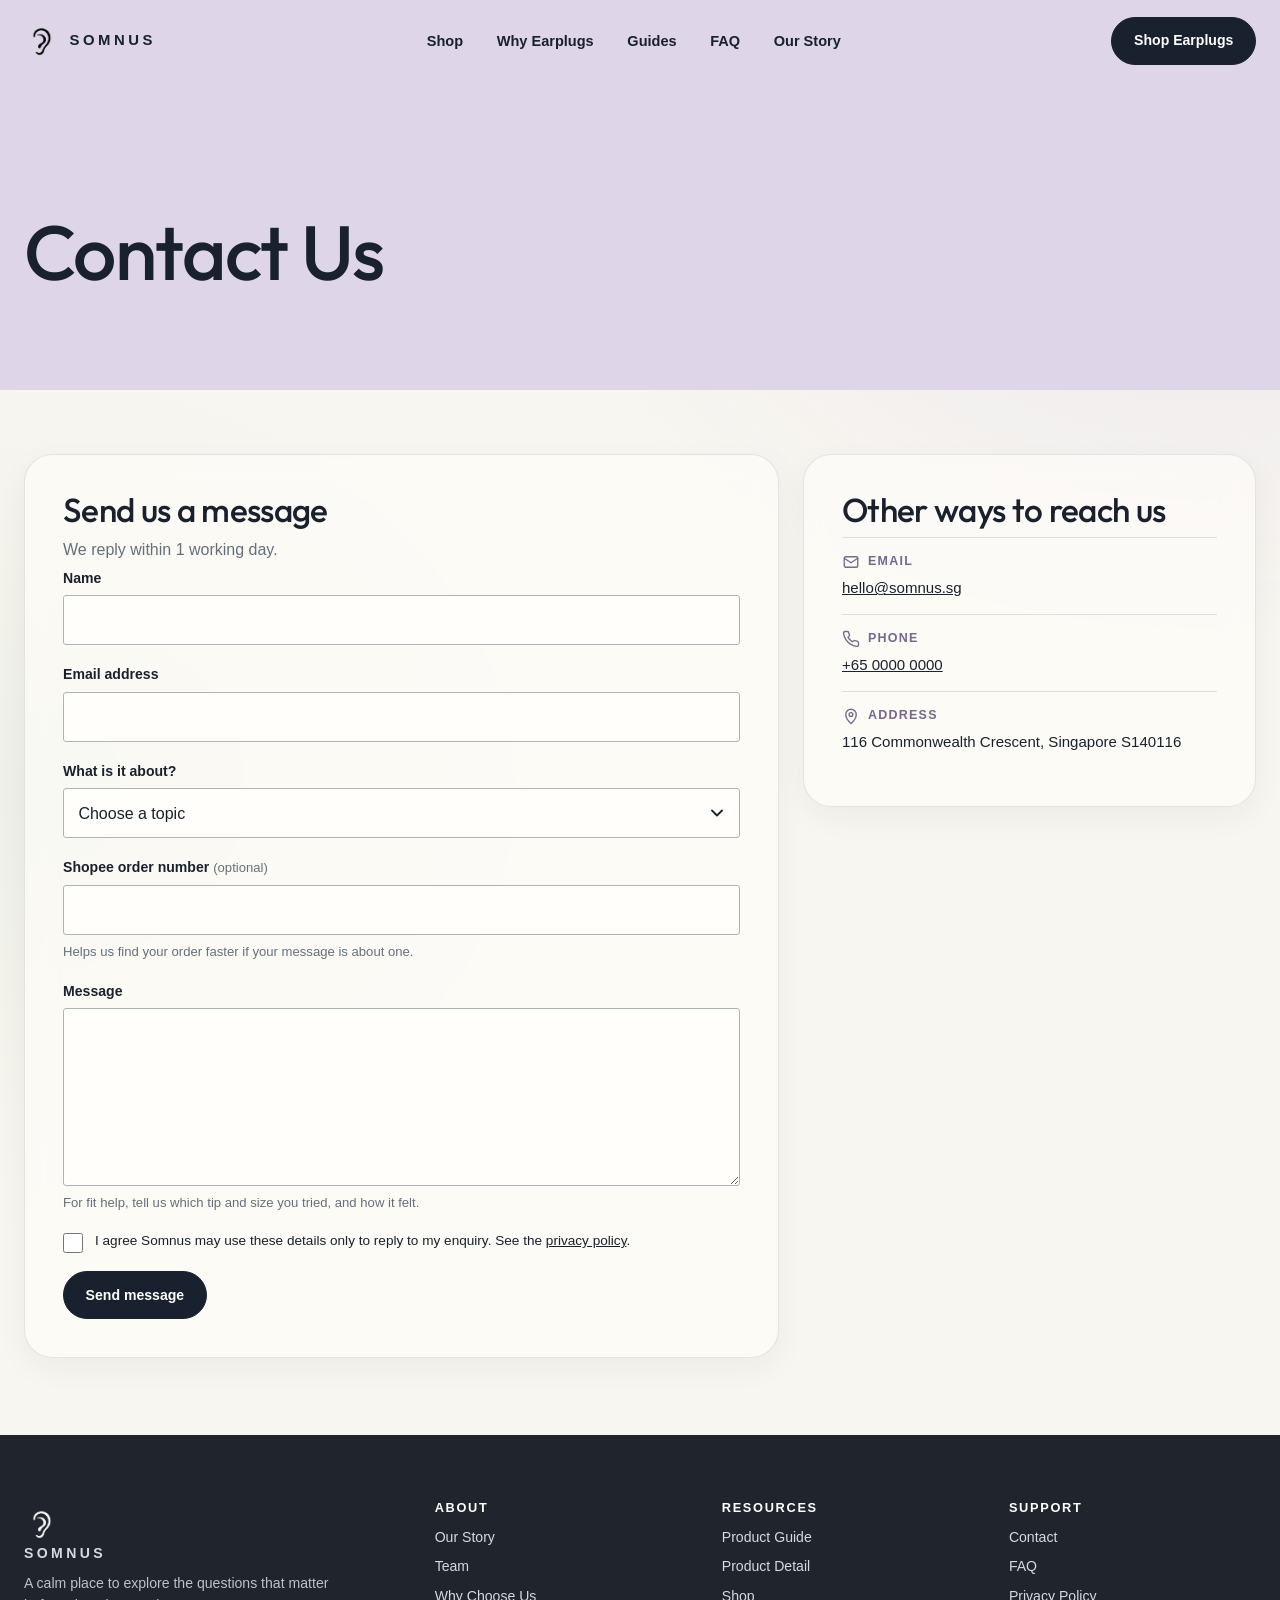
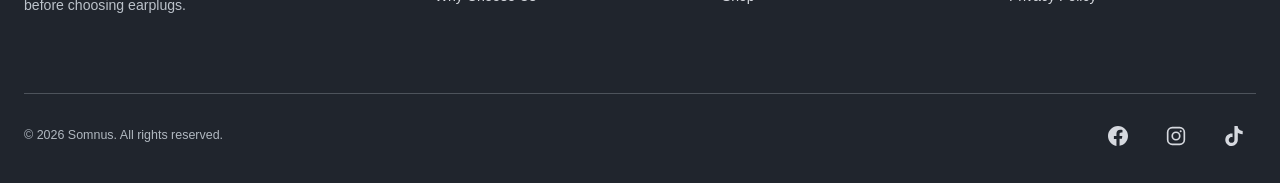
==== commit 1d9c005f: "edited content for all 3 pages" ====
--- a/contact.html
+++ b/contact.html
@@ -96,44 +96,20 @@
   <main id="main" class="main" tabindex="-1">
 
     <section class="contact-hero" aria-labelledby="contact-title">
-      <h1 class="contact-hero__title" id="contact-title">How can we help?</h1>
-      <p class="contact-hero__lead">Most questions are about fit. Try the quick answers first, or send us a message below.</p>
+      <h1 class="contact-hero__title" id="contact-title">Contact Us</h1>
     </section>
 
-    <!-- ===== Quick-help cards (first, before the form) ===== -->
-    <section class="quick-help" aria-labelledby="quick-help-title" data-reveal>
-      <h2 class="quick-help__title" id="quick-help-title">Quick answers</h2>
-      <ul class="quick-help__list">
-        <li class="quick-help__item">
-          <article class="help-card glass">
-            <h3 class="help-card__title"><a class="help-card__link" href="product-guide.html#tip-finder">Sore ears or a leaky seal?</a></h3>
-            <p class="help-card__text">Find your starting tip size in three questions, and what to try if it still doesn't fit.</p>
-          </article>
-        </li>
-        <li class="quick-help__item">
-          <article class="help-card glass">
-            <h3 class="help-card__title"><a class="help-card__link" href="faq-reviews.html">Common questions</a></h3>
-            <p class="help-card__text">Alarms, cleaning, snoring, and how Somnus compares with foam.</p>
-          </article>
-        </li>
-        <li class="quick-help__item">
-          <article class="help-card glass">
-            <h3 class="help-card__title"><a class="help-card__link" href="https://shopee.sg/Loop-Dream-%E2%80%93-Silicone-Memory-Foam-Earplugs-for-Sleep-Comfort-Comfortable-Ear-Plugs-for-Snoring-Blocking-Sleeping-Customized-Fit-27dB-(SNR)-Noise-Reduction-i.931327381.41857607342" target="_blank" rel="noopener">Orders and returns <span class="help-card__hint">opens Shopee Mall</span></a></h3>
-            <p class="help-card__text">Track an order or start a free 15-day return in your Shopee app. Shopee Mall handles delivery and refunds.</p>
-          </article>
-        </li>
-      </ul>
-    </section>
+  
 
     <!-- ===== Contact form + details ===== -->
     <section class="contact" aria-labelledby="form-title" data-reveal>
       <div class="contact__form-wrap glass">
         <h2 class="contact__title" id="form-title">Send us a message</h2>
-        <p class="contact__note">All fields are required unless marked optional.</p>
+        <p class="contact__reply">We reply within 1 working day.</p>
 
         <form class="contact-form form" id="contact-form" action="#contact-form" method="post" data-validate
               data-success="Thanks, your message is in. We'll reply by email within 1 working day.">
-          <!-- PLACEHOLDER: front-end only; nothing is sent. Connect a form service before launch, and update the success message if reply times change. -->
+          <!-- PLACEHOLDER: front-end only; nothing is sent. -->
           <div class="form__field">
             <label class="form__label" for="contact-name">Name</label>
             <input class="form__input" id="contact-name" name="name" type="text" autocomplete="name" required
@@ -199,23 +175,19 @@
 
       <aside class="contact-details glass" aria-labelledby="details-title">
         <h2 class="contact-details__title" id="details-title">Other ways to reach us</h2>
-        <!-- PLACEHOLDER: hello@somnus.sg, WhatsApp +65 0000 0000, the address and the reply time are stand-ins; replace before launch -->
+       
         <dl class="contact-details__list">
           <div class="contact-details__row">
-            <dt class="contact-details__term">Email</dt>
+            <dt class="contact-details__term"><svg class="contact-details__icon" viewBox="0 0 24 24" width="18" height="18" fill="none" stroke="currentColor" stroke-width="1.8" stroke-linecap="round" stroke-linejoin="round" aria-hidden="true"><rect x="3" y="5" width="18" height="14" rx="2"/><path d="m3 7 9 6 9-6"/></svg>Email</dt>
             <dd class="contact-details__value"><a href="mailto:hello@somnus.sg">hello@somnus.sg</a></dd>
           </div>
           <div class="contact-details__row">
-            <dt class="contact-details__term">WhatsApp</dt>
-            <dd class="contact-details__value"><a href="https://wa.me/6500000000" target="_blank" rel="noopener">+65 0000 0000 <span class="contact-details__hint">opens WhatsApp</span></a></dd>
+            <dt class="contact-details__term"><svg class="contact-details__icon" viewBox="0 0 24 24" width="18" height="18" fill="none" stroke="currentColor" stroke-width="1.8" stroke-linecap="round" stroke-linejoin="round" aria-hidden="true"><path d="M22 16.9v3a2 2 0 0 1-2.2 2 19.8 19.8 0 0 1-8.6-3.1 19.5 19.5 0 0 1-6-6A19.8 19.8 0 0 1 2.1 4.2 2 2 0 0 1 4.1 2h3a2 2 0 0 1 2 1.7c.1.9.4 1.8.7 2.7a2 2 0 0 1-.5 2.1L8 9.8a16 16 0 0 0 6 6l1.3-1.3a2 2 0 0 1 2.1-.4c.9.3 1.8.6 2.7.7a2 2 0 0 1 1.7 2z"/></svg>Phone</dt>
+            <dd class="contact-details__value"><a href="https://wa.me/6500000000" target="_blank" rel="noopener">+65 0000 0000</a></dd>
           </div>
           <div class="contact-details__row">
-            <dt class="contact-details__term">Address</dt>
-            <dd class="contact-details__value"><address>Somnus, Singapore</address></dd>
-          </div>
-          <div class="contact-details__row">
-            <dt class="contact-details__term">Reply time</dt>
-            <dd class="contact-details__value">We reply within 1 working day.</dd>
+            <dt class="contact-details__term"><svg class="contact-details__icon" viewBox="0 0 24 24" width="18" height="18" fill="none" stroke="currentColor" stroke-width="1.8" stroke-linecap="round" stroke-linejoin="round" aria-hidden="true"><path d="M12 22s7-6.1 7-12a7 7 0 0 0-14 0c0 5.9 7 12 7 12z"/><circle cx="12" cy="10" r="2.5"/></svg>Address</dt>
+            <dd class="contact-details__value"><address>116 Commonwealth Crescent, Singapore S140116</address></dd>
           </div>
         </dl>
       </aside>
--- a/styles/site.css
+++ b/styles/site.css
@@ -181,7 +181,7 @@
 @media (prefers-reduced-motion:reduce) { html { scroll-behavior:auto; } .button { transition:none; } }
 
 
-/* ===== Chloe's pages: product-guide, product-detail, contact =====
+/* ===== product-guide, product-detail, contact pages =====
    Everything below is additive and only targets classes used on those pages.
    Colours come from the variables at the top of this file; buttons, links,
    eyebrows, leads and the footer repeat the look of the rules above. */
@@ -287,7 +287,8 @@
 .price__currency { font-size:1.2rem; margin-right:.15em; }
 .price__note { margin:4px 0 0; color:var(--muted); font-size:.85rem; }
 .buy-panel__sizes { margin:10px 0 0; color:var(--muted); font-size:.85rem; }
-.trust-note { margin-top:20px; padding:16px 18px; border-left:3px solid var(--lavender-deep); background:#f1eef4; color:#4f5b65; font-size:.87rem; }
+.trust-note { position:relative; margin-top:20px; padding:14px 16px 14px 46px; border:1px solid #f0d58a; border-radius:14px; background:#fff6db; color:#5c4a12; font-size:.87rem; }
+.trust-note__icon { position:absolute; left:16px; top:15px; color:#b7791f; }
 .trust-note__title { margin:0 0 4px; font-weight:700; color:var(--ink); }
 .trust-note__text { margin:0; }
 .buy-panel__deal { margin:16px 0 0; font-size:.85rem; color:var(--muted); }
@@ -377,6 +378,7 @@
 .care-steps__title { color:var(--ink); }
 .cta-band.glass { width:min(calc(100% - 48px),var(--max)); margin:0 auto clamp(56px,6vw,88px); padding:clamp(40px,5vw,66px) clamp(24px,5vw,60px); background:#e8e2edd9; text-align:center; }
 .cta-band__title { margin-top:0; }
+.page--product .cta-band__title { margin-bottom:32px; }
 .cta-band__text { margin-inline:auto; }
 
 /* contact */
@@ -469,7 +471,8 @@
 .specs__video { display:block; width:100%; height:auto; }
 .spec-table { width:100%; margin-top:24px; border-collapse:collapse; font-size:.94rem; }
 .spec-table th,.spec-table td { padding:12px 0; border-bottom:1px solid var(--line); text-align:left; vertical-align:top; }
-.spec-table th { width:38%; padding-right:16px; font-weight:700; }
+.spec-table th { width:1%; white-space:nowrap; padding:12px 18px; font-weight:700; }
+.spec-table td { padding-left:20px; }
 .spec-table td { color:var(--muted); }
 .humidity .compare__scroll { margin-top:24px; }
 .scenarios__title { margin-top:0; }
@@ -521,7 +524,7 @@
 .page--guide .tip-finder__why { max-width:620px; margin-inline:auto; text-align:center; }
 .page--guide .guide-hero .btn--primary:hover { background:var(--lavender); color:#000; border-color:var(--lavender); }
 .page--guide .guide-hero .link-arrow:hover { color:var(--lavender); border-bottom-color:var(--lavender); }
-.page--guide .form__select { appearance:none; -webkit-appearance:none; border-radius:100px; padding:.7rem 3rem .7rem 1.2rem; background:var(--paper) url("data:image/svg+xml,%3Csvg xmlns='http://www.w3.org/2000/svg' width='12' height='8' viewBox='0 0 12 8'%3E%3Cpath d='M1 1.5l5 5 5-5' fill='none' stroke='%2318212d' stroke-width='1.8' stroke-linecap='round' stroke-linejoin='round'/%3E%3C/svg%3E") no-repeat right 1.2rem center; cursor:pointer; }
+.page--guide .form__select { appearance:none; -webkit-appearance:none; border-radius:12px; padding:.7rem 3rem .7rem 1.2rem; background:var(--paper) url("data:image/svg+xml,%3Csvg xmlns='http://www.w3.org/2000/svg' width='12' height='8' viewBox='0 0 12 8'%3E%3Cpath d='M1 1.5l5 5 5-5' fill='none' stroke='%2318212d' stroke-width='1.8' stroke-linecap='round' stroke-linejoin='round'/%3E%3C/svg%3E") no-repeat right 1.2rem center; cursor:pointer; }
 
 /* Header: fully transparent with white logo + links while over the hero; normal once scrolled or the menu opens */
 .page--guide .site-header:not(.is-scrolled):not(:has(.is-open)) { background:transparent; -webkit-backdrop-filter:none; backdrop-filter:none; border-bottom-color:transparent; box-shadow:none; color:#fff; }
@@ -566,3 +569,30 @@
   .page--guide .tip-finder__grid { grid-template-columns:1fr; }
   .page--guide .guide-hero::after { background:linear-gradient(180deg,rgba(14,17,23,.55) 0%,rgba(14,17,23,.88) 100%); }
 }
+
+/* ===== Contact page: light purple hero, clear header over it, rounded cards ===== */
+.page--contact .contact-hero { background:var(--lavender); }
+/* Every page: header fully clear over the first section, cream once scrolled or the menu opens */
+.site-header:not(.is-scrolled):not(:has(.is-open)) { background:transparent; -webkit-backdrop-filter:none; backdrop-filter:none; border-bottom-color:transparent; box-shadow:none; }
+.page--contact .contact__form-wrap,.page--contact .contact-details { border-radius:28px; }
+.contact__reply { margin:0 0 4px; color:var(--muted); }
+.page--contact .contact { padding-top:clamp(48px,5vw,72px); }
+.contact-details__term { display:flex; align-items:center; gap:8px; }
+.contact-details__icon { flex:none; }
+
+/* Contact select: only the guide's arrow; keeps the input's 3px rounding; no purple focus ring (ink border instead) */
+.page--contact .form__select { appearance:none; -webkit-appearance:none; padding-right:2.8rem; background:var(--paper) url("data:image/svg+xml,%3Csvg xmlns='http://www.w3.org/2000/svg' width='12' height='8' viewBox='0 0 12 8'%3E%3Cpath d='M1 1.5l5 5 5-5' fill='none' stroke='%2318212d' stroke-width='1.8' stroke-linecap='round' stroke-linejoin='round'/%3E%3C/svg%3E") no-repeat right 1rem center; cursor:pointer; }
+.page--contact .form__select:focus,.page--contact .form__select:focus-visible { outline:none; border-color:var(--ink); }
+.page--contact .contact-details address { font-style:normal; }
+.page--guide .form__select:focus,.page--guide .form__select:focus-visible { outline:none; border-color:var(--ink); }
+
+/* Product page: white specs band so the exploded-view video blends in; in-box title centred, text left + image right */
+.page--product .specs { background:#f5f5f5; box-shadow:0 0 0 100vmax #f5f5f5; clip-path:inset(0 -100vmax); }
+.page--product .specs__media { background:#f5f5f5; }
+.page--product .in-box { grid-template-columns:1.08fr .92fr; }
+.page--product .in-box__title { grid-column:1 / -1; margin:0; text-align:center; }
+.page--product .in-box__list { grid-template-columns:1fr 1fr; gap:14px; }
+.page--product .in-box__item { padding:22px; border-radius:28px; }
+.in-box__icon { display:block; margin-bottom:12px; color:var(--lavender-deep); }
+.in-box__name { margin:0; font-weight:700; }
+.in-box__detail { margin:4px 0 0; color:var(--muted); font-size:.88rem; }
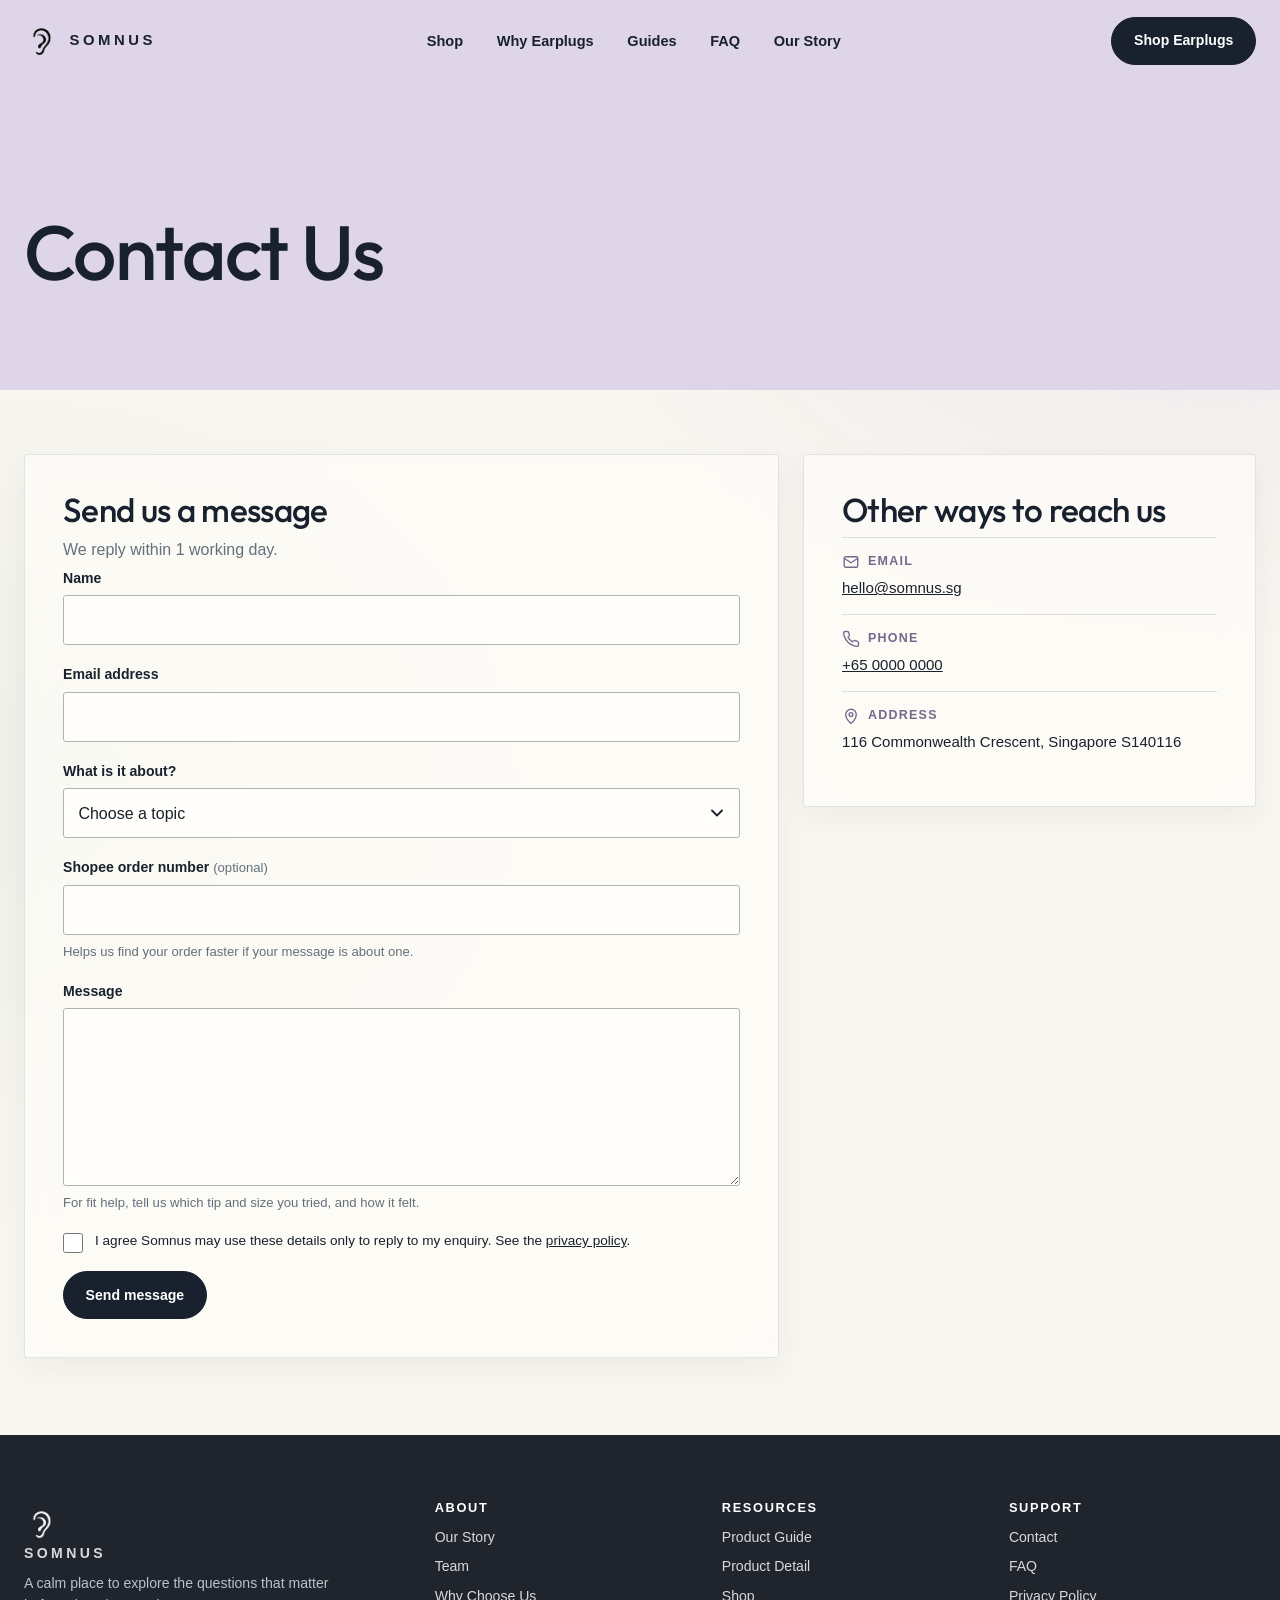
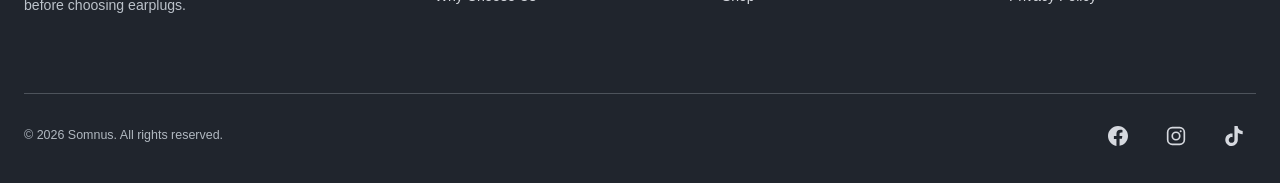
==== commit 812e28e2: "updated mobile navbar and SEO on my pages" ====
--- a/contact.html
+++ b/contact.html
@@ -30,7 +30,7 @@
   <link rel="stylesheet" href="styles/site.css">
   <script src="js/main.js" defer></script>
 
-  <!-- PLACEHOLDER: email, phone (WhatsApp) and address in this JSON-LD are stand-ins; update with the on-page details -->
+   
   <script type="application/ld+json">
   {
     "@context": "https://schema.org",
@@ -43,14 +43,16 @@
       "url": "https://gooffries.github.io/cs2024-website/index.html",
       "logo": "https://gooffries.github.io/cs2024-website/images/ear-mark.png",
       "email": "hello@somnus.sg",
-      "address": { "@type": "PostalAddress", "addressLocality": "Singapore", "addressCountry": "SG" },
+      "address": { "@type": "PostalAddress", "streetAddress": "116 Commonwealth Crescent", "addressLocality": "Singapore", "postalCode": "140116", "addressCountry": "SG" },
       "contactPoint": {
         "@type": "ContactPoint",
         "contactType": "customer support",
         "email": "hello@somnus.sg",
         "telephone": "+65 0000 0000",
         "areaServed": "SG",
-        "availableLanguage": "English"
+        "availableLanguage": "English",
+        "streetAddress": "116 Commonwealth Crescent", 
+        "postalCode": "140116"
       }
     }
   }
@@ -72,14 +74,14 @@
   <!-- ===== Shared header (identical on every page; only aria-current moves) ===== -->
   <header class="site-header" data-site-header>
     <nav class="navbar glass" aria-label="Main">
+      <button class="navbar__toggle" type="button" aria-expanded="false" aria-controls="site-menu" hidden>
+        <span class="navbar__toggle-icon" aria-hidden="true"></span>
+        <span class="navbar__toggle-label visually-hidden">Menu</span>
+      </button>
       <a class="navbar__logo" href="index.html">
         <img class="navbar__logo-img" src="images/ear-mark.png" alt="Somnus home" width="120" height="32">
         <span class="navbar__logo-text" aria-hidden="true">Somnus</span>
       </a>
-      <button class="navbar__toggle" type="button" aria-expanded="false" aria-controls="site-menu" hidden>
-        <span class="navbar__toggle-icon" aria-hidden="true"></span>
-        <span class="navbar__toggle-label">Menu</span>
-      </button>
       <div class="navbar__menu" id="site-menu">
         <ul class="navbar__links">
           <li class="navbar__item"><a class="navbar__link" href="shop.html">Shop</a></li>
--- a/styles/site.css
+++ b/styles/site.css
@@ -187,7 +187,7 @@
    eyebrows, leads and the footer repeat the look of the rules above. */
 .page { --glass:rgba(255,254,250,.62); --glass-line:rgba(220,222,220,.8); --error:#a3302a; --success:#3f6b4f; }
 .page [id] { scroll-margin-top:110px; }
-html.has-buy-bar body { padding-bottom:calc(84px + env(safe-area-inset-bottom)); }
+@media (max-width:700px) { html.has-buy-bar body { padding-bottom:calc(84px + env(safe-area-inset-bottom)); } }
 .main { background:radial-gradient(60rem 40rem at 95% 12rem,#ded6e870,transparent 70%),radial-gradient(50rem 40rem at 0 55%,#e7ebe390,transparent 70%); }
 .main:focus { outline:none; }
 .visually-hidden { position:absolute; width:1px; height:1px; margin:-1px; padding:0; overflow:hidden; clip-path:inset(50%); white-space:nowrap; border:0; }
@@ -227,7 +227,7 @@
 .navbar__link:hover,.navbar__link[aria-current="page"] { border-color:var(--ink); }
 .navbar__cta { flex:none; }
 .navbar__toggle { display:none; align-items:center; gap:.5rem; min-height:44px; background:none; border:0; padding:10px; cursor:pointer; font-size:.85rem; font-weight:700; color:var(--ink); }
-.navbar__toggle-icon { display:block; width:22px; height:12px; border-top:2px solid var(--ink); border-bottom:2px solid var(--ink); }
+.navbar__toggle-icon { display:block; width:22px; height:16px; border-top:2px solid var(--ink); border-bottom:2px solid var(--ink); background:linear-gradient(currentColor,currentColor) center / 100% 2px no-repeat; }
 .navbar__toggle[hidden] { display:none; }
 
 
@@ -287,7 +287,7 @@
 .price__currency { font-size:1.2rem; margin-right:.15em; }
 .price__note { margin:4px 0 0; color:var(--muted); font-size:.85rem; }
 .buy-panel__sizes { margin:10px 0 0; color:var(--muted); font-size:.85rem; }
-.trust-note { position:relative; margin-top:20px; padding:14px 16px 14px 46px; border:1px solid #f0d58a; border-radius:14px; background:#fff6db; color:#5c4a12; font-size:.87rem; }
+.trust-note { position:relative; margin-top:20px; padding:14px 16px 14px 46px; border:1px solid #f0d58a; border-radius:3px; background:#fff6db; color:#5c4a12; font-size:.87rem; }
 .trust-note__icon { position:absolute; left:16px; top:15px; color:#b7791f; }
 .trust-note__title { margin:0 0 4px; font-weight:700; color:var(--ink); }
 .trust-note__text { margin:0; }
@@ -414,8 +414,11 @@
   .breadcrumb,.product-hero,.expectations,.story,.in-box,.compare,.stories,.faq-teaser,.guide-section,.quick-help,.contact,.navbar,.cta-band.glass { width:min(calc(100% - 36px),var(--max)); }
   .page [id] { scroll-margin-top:90px; }
   .navbar { height:70px; gap:.5rem; }
-  .navbar__logo-text { display:none; }
-  .navbar__toggle { display:inline-flex; margin-left:auto; }
+  .navbar__logo-img { position:absolute; width:1px; height:1px; overflow:hidden; clip-path:inset(50%); }
+  .navbar__logo { font-size:.82rem; letter-spacing:.18em; }
+  .navbar__toggle { display:inline-flex; margin-left:-10px; }
+  .navbar__logo { position:absolute; left:50%; transform:translateX(-50%); }
+  .navbar__cta { margin-left:auto; }
   .navbar__toggle[hidden] { display:none; }
   .navbar__cta { min-height:44px; padding:.6rem .9rem; font-size:.8rem; }
   .js .navbar__menu { display:none; position:absolute; top:70px; left:-18px; right:-18px; background:var(--cream); border-bottom:1px solid var(--line); padding:18px; box-shadow:0 12px 20px #18212d12; }
@@ -467,9 +470,10 @@
 .offer-strip__text { margin:0; color:var(--muted); font-size:.94rem; }
 .offer-strip__date { margin:12px 0 0; font-size:.85rem; font-weight:700; }
 .specs { display:grid; grid-template-columns:1.25fr 1fr; gap:clamp(28px,5vw,64px); align-items:center; }
+.specs__text,.specs__media { min-width:0; }
 .specs__media { margin:0; overflow:hidden; background:#eee9ed; border-radius:3px; }
 .specs__video { display:block; width:100%; height:auto; }
-.spec-table { width:100%; margin-top:24px; border-collapse:collapse; font-size:.94rem; }
+.spec-table { width:100%; min-width:0; margin-top:24px; border-collapse:collapse; font-size:.94rem; }
 .spec-table th,.spec-table td { padding:12px 0; border-bottom:1px solid var(--line); text-align:left; vertical-align:top; }
 .spec-table th { width:1%; white-space:nowrap; padding:12px 18px; font-weight:700; }
 .spec-table td { padding-left:20px; }
@@ -495,7 +499,7 @@
 .tip-finder__why[hidden] { display:none; }
 
 @media (max-width:980px) {
-  .offer-strip,.scenarios,.specs { grid-template-columns:1fr; }
+  .offer-strip,.scenarios,.specs { grid-template-columns:minmax(0,1fr); }
   .tip-finder__grid { grid-template-columns:repeat(2,1fr); }
 }
 @media (max-width:560px) {
@@ -509,22 +513,23 @@
 .page--guide .guide-hero::after { content:""; position:absolute; inset:calc(var(--header-h,82px) * -1) 0 0; z-index:-1; background:linear-gradient(90deg,#0e1117 0%,#0e1117 30%,rgba(14,17,23,.82) 44%,rgba(14,17,23,.25) 72%,rgba(14,17,23,.4) 100%); }
 .page--guide .guide-hero__title { color:#fff; }
 .page--guide .guide-hero__eyebrow { color:#cdbde8; }
+.page--guide .guide-hero__lead { color:rgba(255,255,255,.86); margin:0; }
 .page--guide .guide-hero .btn--primary { background:#fff; color:var(--ink); border-color:#fff; }
 .page--guide .guide-hero .link-arrow { color:#fff; border-bottom-color:#fff; }
 
 .page--guide .guide-section__title,.page--guide .three-nights__title { text-align:center; }
 
-.page--guide main .glass,.page--guide .compare__scroll,.page--guide .guide-section__media { border-radius:28px; }
+.page--guide main .glass,.page--guide .compare__scroll,.page--guide .guide-section__media { border-radius:3px; }
 /* inner media sit inside 28px cards with 24px padding: keep them less round than the card */
-.page--guide .steps__media,.page--guide .care-steps__media { border-radius:12px; }
+.page--guide .steps__media,.page--guide .care-steps__media { border-radius:3px; }
 .page--guide .compare__scroll { overflow:hidden; overflow-x:auto; }
 .page--guide .tip-finder__option { border-radius:100px; padding-inline:20px; }
 .page--guide .tip-finder__grid { grid-template-columns:repeat(3,minmax(0,240px)); justify-content:center; }
-.page--guide .tip-finder__answer { width:min(100%,520px); margin-inline:auto; padding:16px 24px; border-radius:16px; text-align:center; }
+.page--guide .tip-finder__answer { width:min(100%,520px); margin-inline:auto; padding:16px 24px; border-radius:3px; text-align:center; }
 .page--guide .tip-finder__why { max-width:620px; margin-inline:auto; text-align:center; }
 .page--guide .guide-hero .btn--primary:hover { background:var(--lavender); color:#000; border-color:var(--lavender); }
 .page--guide .guide-hero .link-arrow:hover { color:var(--lavender); border-bottom-color:var(--lavender); }
-.page--guide .form__select { appearance:none; -webkit-appearance:none; border-radius:12px; padding:.7rem 3rem .7rem 1.2rem; background:var(--paper) url("data:image/svg+xml,%3Csvg xmlns='http://www.w3.org/2000/svg' width='12' height='8' viewBox='0 0 12 8'%3E%3Cpath d='M1 1.5l5 5 5-5' fill='none' stroke='%2318212d' stroke-width='1.8' stroke-linecap='round' stroke-linejoin='round'/%3E%3C/svg%3E") no-repeat right 1.2rem center; cursor:pointer; }
+.page--guide .form__select { appearance:none; -webkit-appearance:none; border-radius:3px; padding:.7rem 3rem .7rem 1.2rem; background:var(--paper) url("data:image/svg+xml,%3Csvg xmlns='http://www.w3.org/2000/svg' width='12' height='8' viewBox='0 0 12 8'%3E%3Cpath d='M1 1.5l5 5 5-5' fill='none' stroke='%2318212d' stroke-width='1.8' stroke-linecap='round' stroke-linejoin='round'/%3E%3C/svg%3E") no-repeat right 1.2rem center; cursor:pointer; }
 
 /* Header: fully transparent with white logo + links while over the hero; normal once scrolled or the menu opens */
 .page--guide .site-header:not(.is-scrolled):not(:has(.is-open)) { background:transparent; -webkit-backdrop-filter:none; backdrop-filter:none; border-bottom-color:transparent; box-shadow:none; color:#fff; }
@@ -574,7 +579,7 @@
 .page--contact .contact-hero { background:var(--lavender); }
 /* Every page: header fully clear over the first section, cream once scrolled or the menu opens */
 .site-header:not(.is-scrolled):not(:has(.is-open)) { background:transparent; -webkit-backdrop-filter:none; backdrop-filter:none; border-bottom-color:transparent; box-shadow:none; }
-.page--contact .contact__form-wrap,.page--contact .contact-details { border-radius:28px; }
+.page--contact .contact__form-wrap,.page--contact .contact-details { border-radius:3px; }
 .contact__reply { margin:0 0 4px; color:var(--muted); }
 .page--contact .contact { padding-top:clamp(48px,5vw,72px); }
 .contact-details__term { display:flex; align-items:center; gap:8px; }
@@ -592,7 +597,7 @@
 .page--product .in-box { grid-template-columns:1.08fr .92fr; }
 .page--product .in-box__title { grid-column:1 / -1; margin:0; text-align:center; }
 .page--product .in-box__list { grid-template-columns:1fr 1fr; gap:14px; }
-.page--product .in-box__item { padding:22px; border-radius:28px; }
+.page--product .in-box__item { padding:22px; border-radius:3px; }
 .in-box__icon { display:block; margin-bottom:12px; color:var(--lavender-deep); }
 .in-box__name { margin:0; font-weight:700; }
 .in-box__detail { margin:4px 0 0; color:var(--muted); font-size:.88rem; }
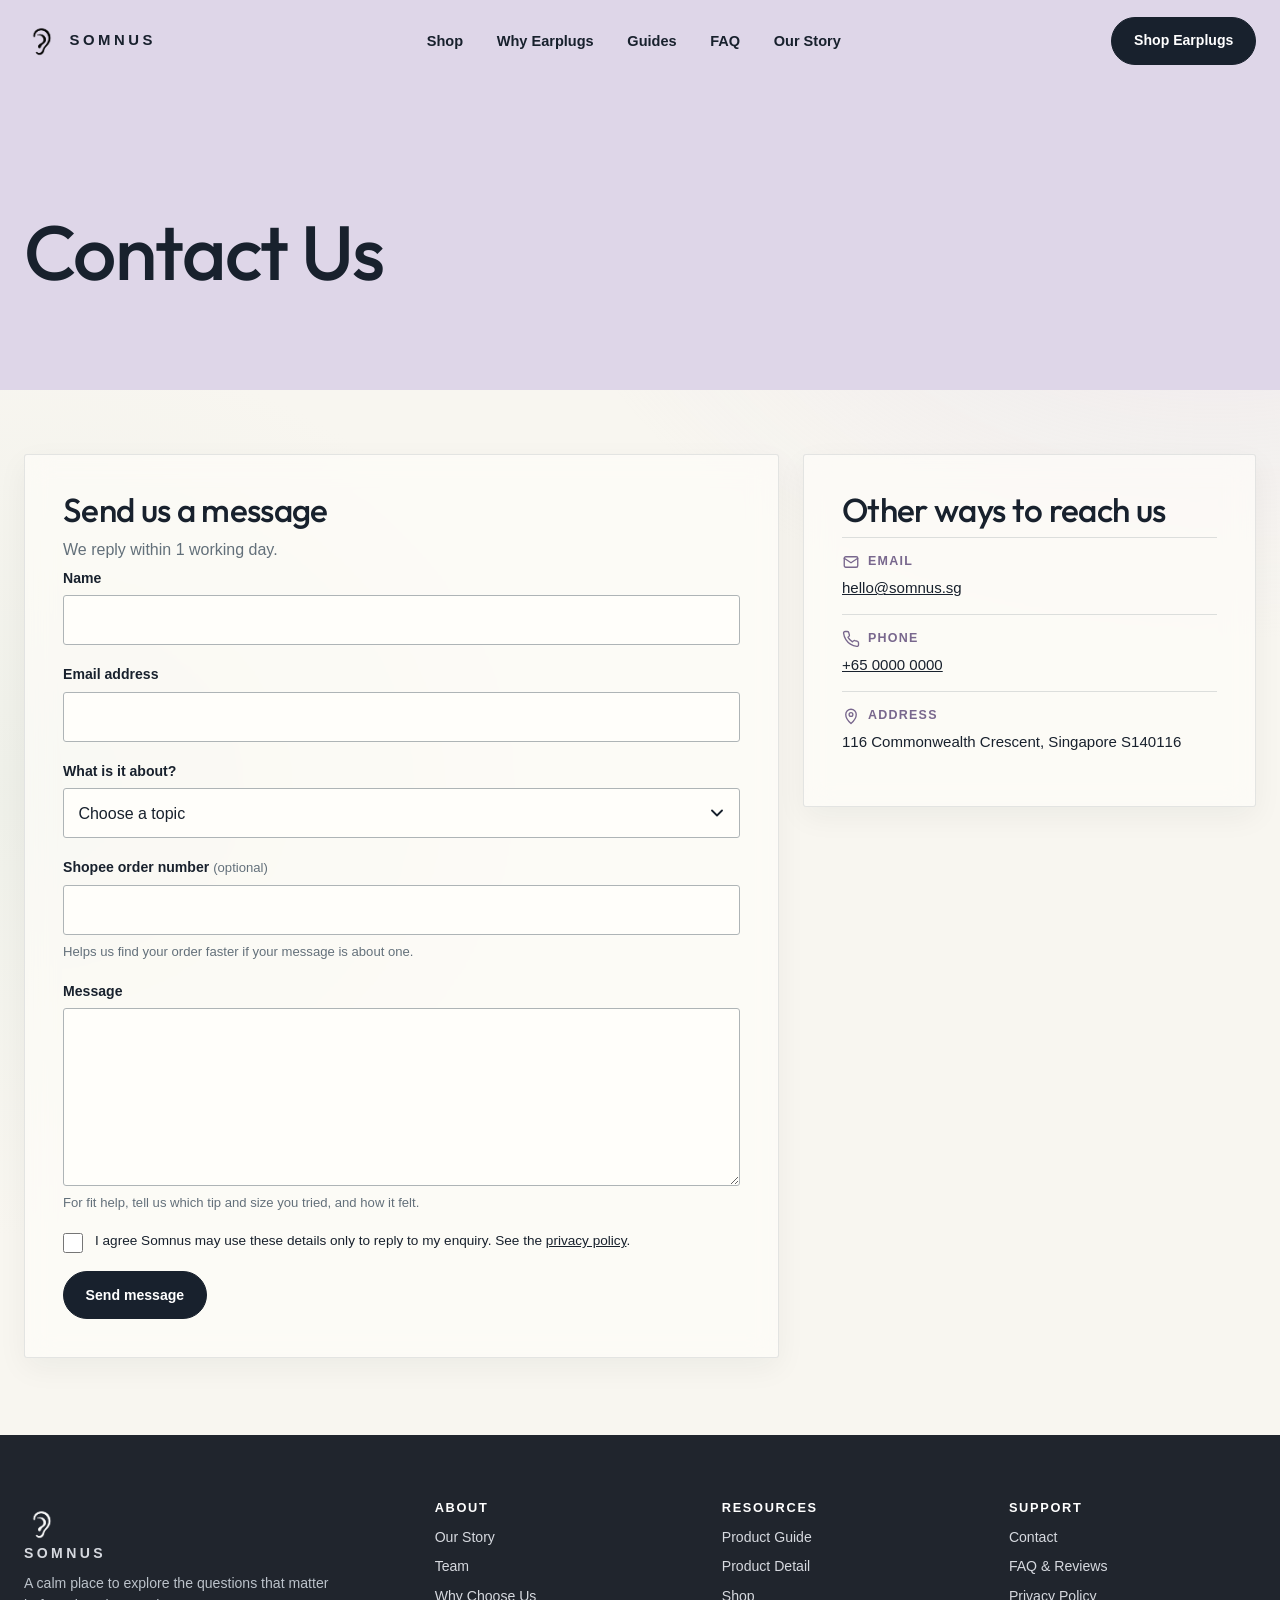
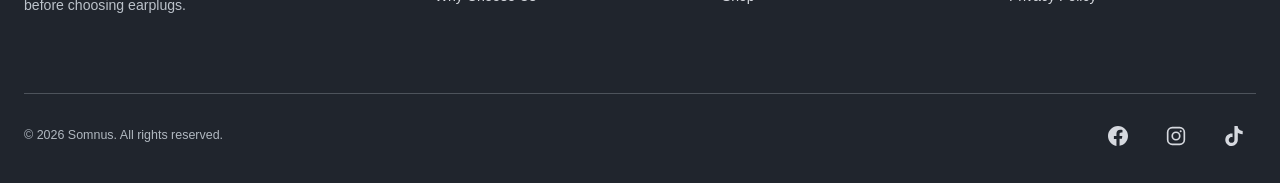
==== commit de6648fd: "Update contact.html" ====
--- a/contact.html
+++ b/contact.html
@@ -220,7 +220,7 @@
         <div>
           <h3>Support</h3>
           <a href="contact.html" aria-current="page">Contact</a>
-          <a href="faq-reviews.html">FAQ</a>
+          <a href="faq-reviews.html">FAQ & Reviews</a>
           <a href="privacy-policy.html">Privacy Policy</a>
         </div>
       </div>
